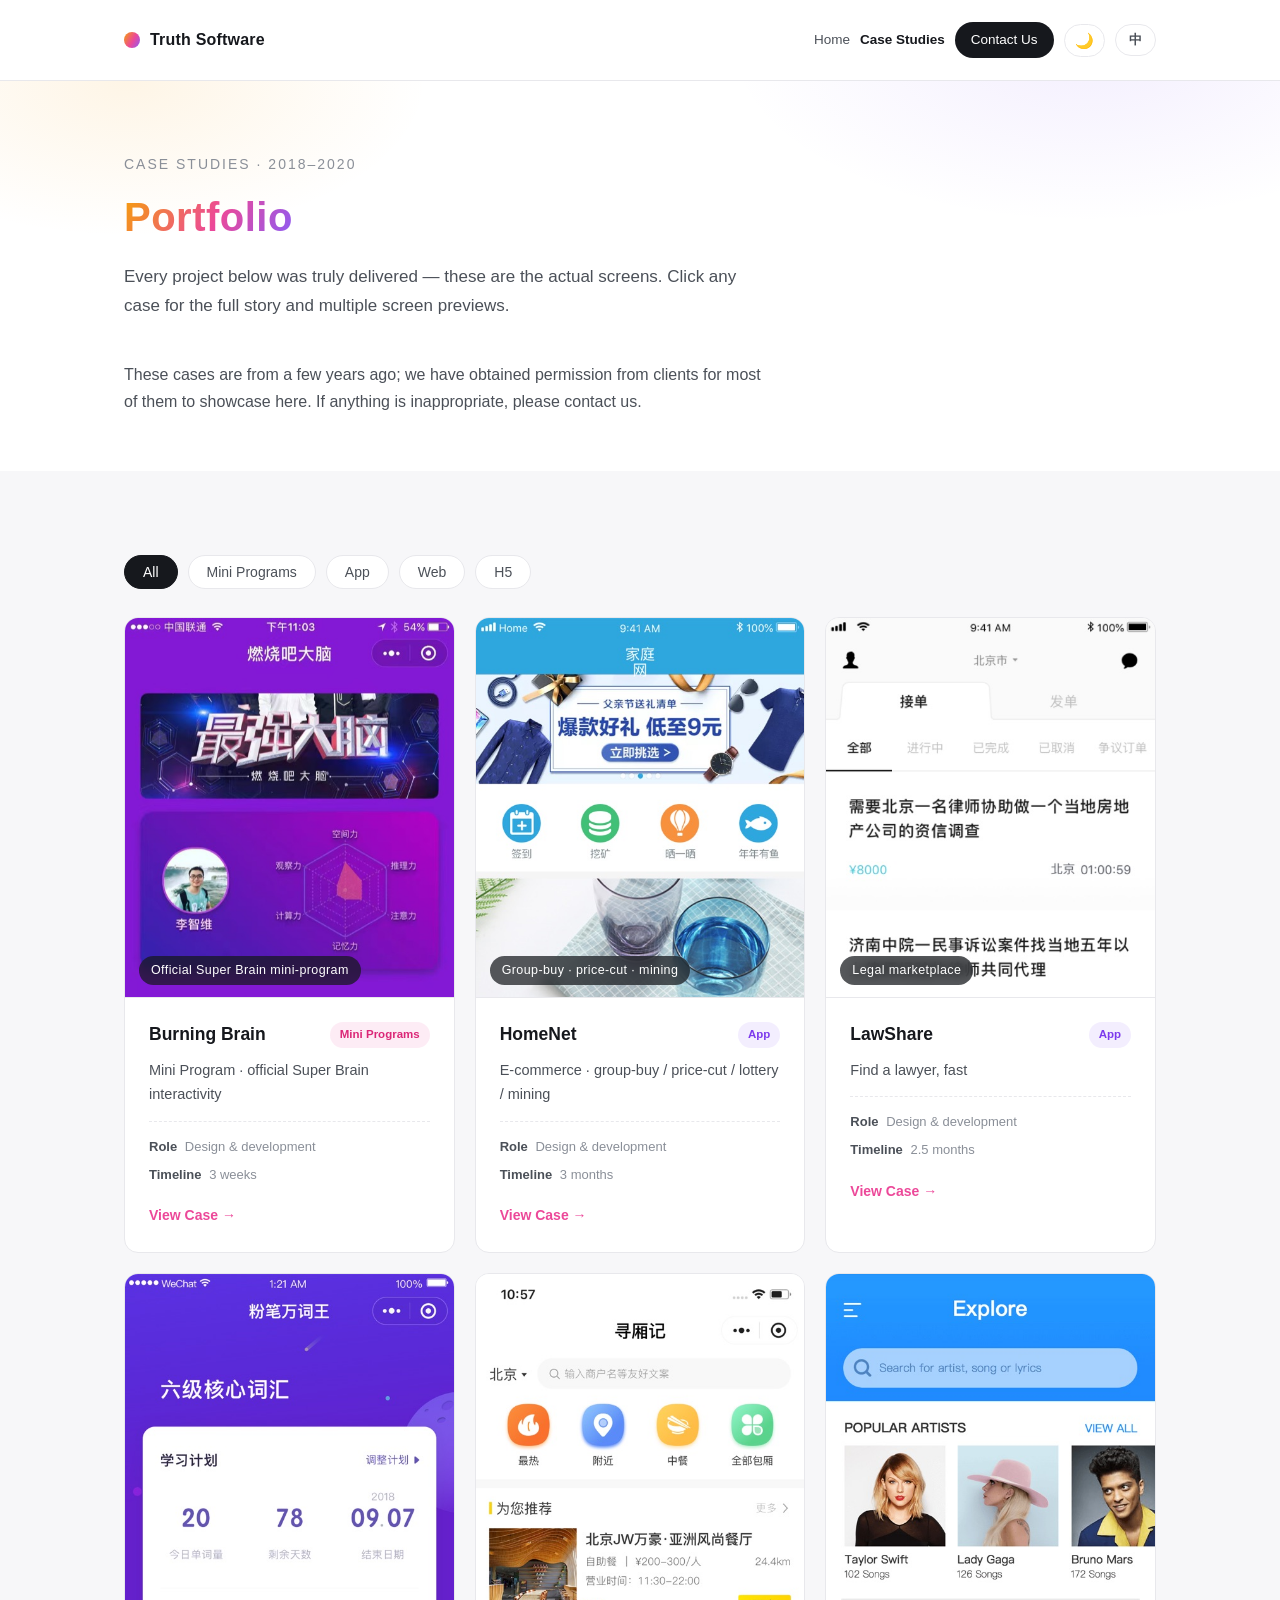
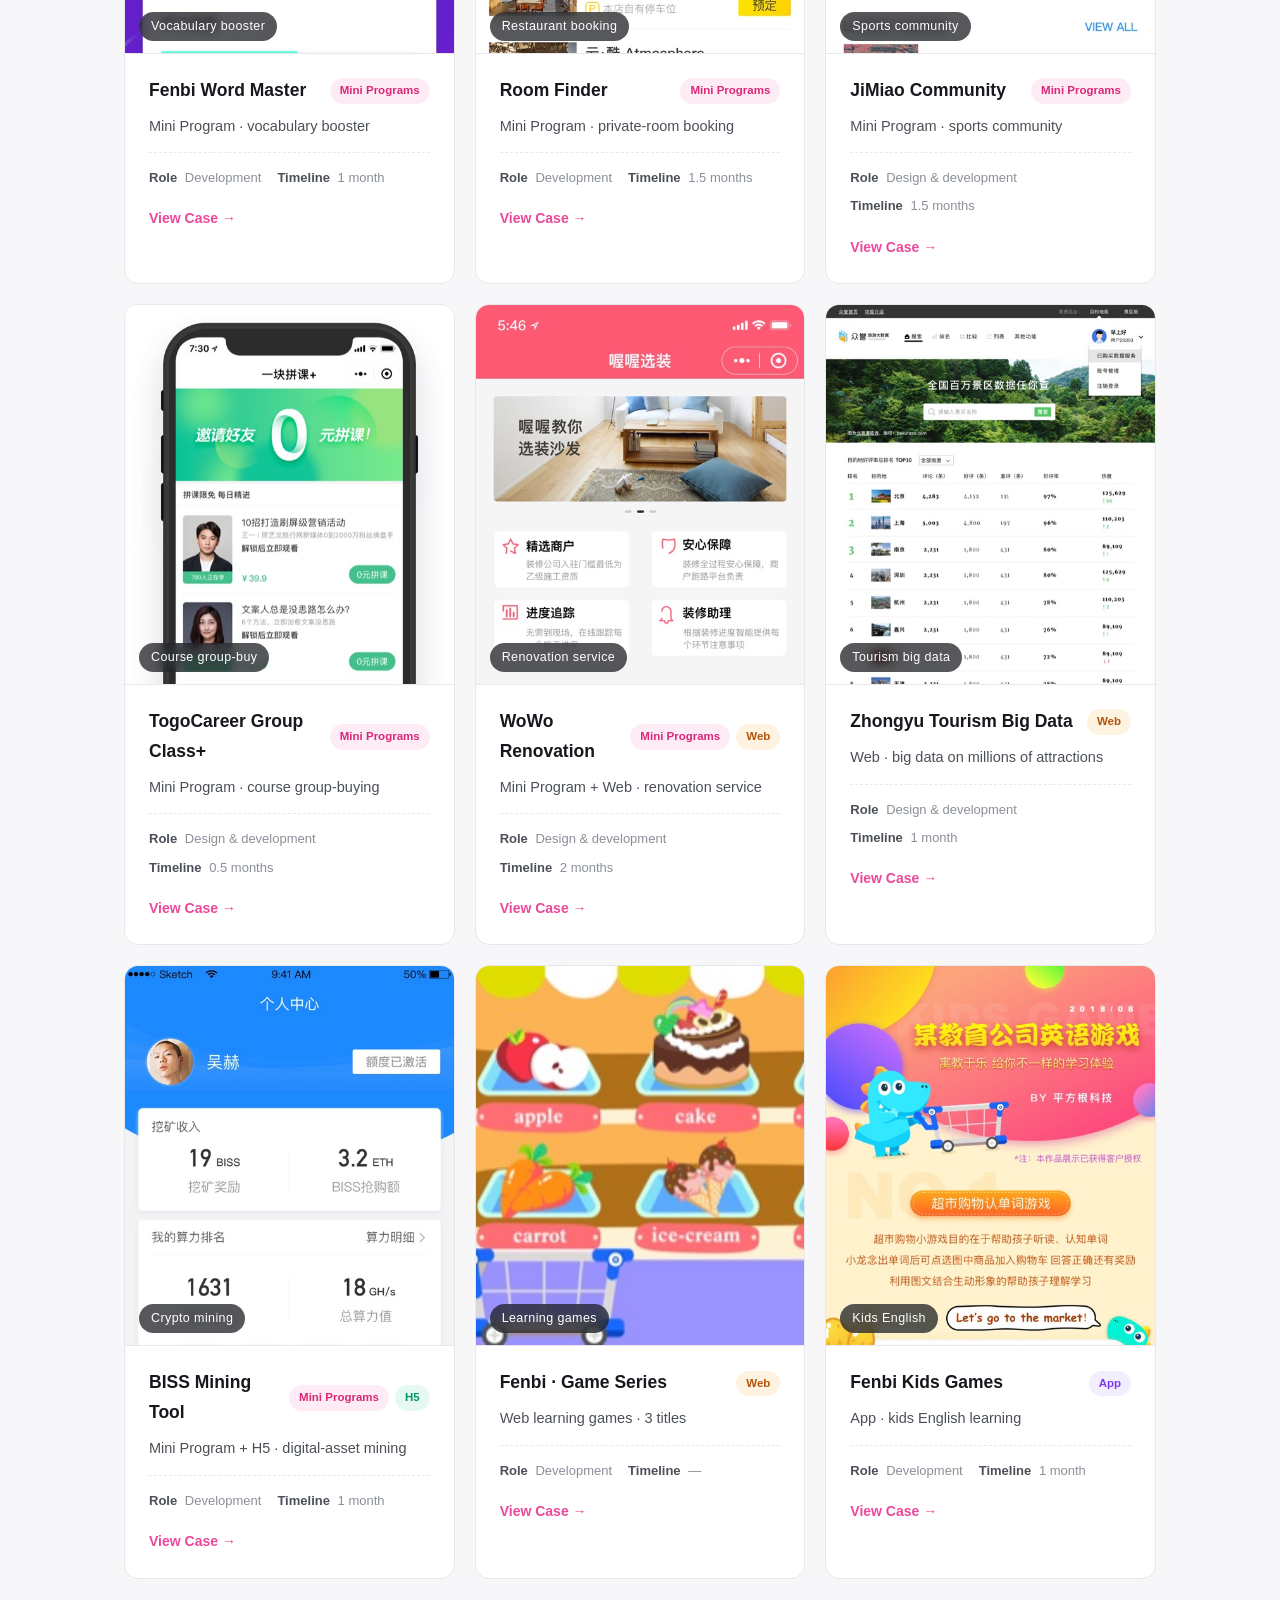
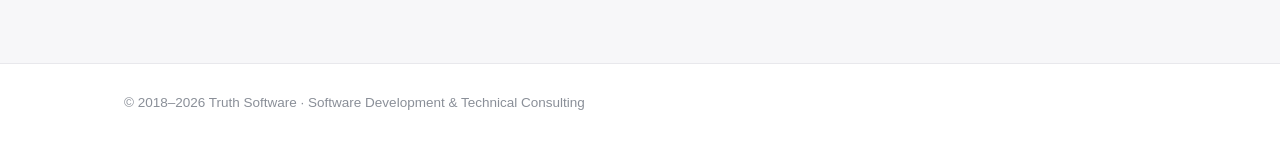
==== portfolio.html @ f8a29dd6 "Restore portfolio disclaimer note; keep it in build template so regeneration preserves it" ====
<!DOCTYPE html>
<html lang="zh-CN">
<head>
  <meta charset="UTF-8">
  <meta name="viewport" content="width=device-width, initial-scale=1.0">
  <title>案例作品集 — 求真软件</title>
  <meta name="description" content="求真软件案例作品集：小程序、App、Web 与 H5 项目真实界面截图，含 HomeNet、律享、粉笔万词王、寻厢记、几秒社区、喔喔选装、众誉旅游大数据等交付案例。">
  <link rel="icon" href="data:image/svg+xml,%3Csvg xmlns='http://www.w3.org/2000/svg' viewBox='0 0 100 100'%3E%3Ctext y='.9em' font-size='90'%3E%F0%9F%9B%B0%3C/text%3E%3C/svg%3E">
  <script>
    (function () {
      try {
        var t = localStorage.getItem('truth-theme');
        var dark = t === 'dark' || (t !== 'light' && window.matchMedia('(prefers-color-scheme: dark)').matches);
        document.documentElement.dataset.theme = dark ? 'dark' : 'light';
      } catch (e) { document.documentElement.dataset.theme = 'light'; }
    })();
  </script>
  <link rel="stylesheet" href="style.css">
</head>
<body>

  <header class="nav">
    <div class="container nav__inner">
      <a href="index.html" class="nav__brand">
        <span class="nav__logo" aria-hidden="true"></span>
        求真软件
      </a>
      <nav class="nav__links" aria-label="主导航">
        <a href="index.html">首页</a>
        <a href="portfolio.html" class="is-active">案例</a>
        <a href="mailto:lzwjava@gmail.com" class="nav__cta">联系我们</a>
        <button id="themeToggle" class="theme-toggle" type="button" aria-label="切换深色模式">🌙</button>
        <button id="langToggle" class="lang-toggle" type="button">EN</button>
      </nav>
    </div>
  </header>

  <main id="top">

    <section class="hero hero--portfolio">
      <div class="container">
        <p class="hero__eyebrow">CASE STUDIES · 2018–2020</p>
        <h1 class="hero__title"><span class="grad-text">案例作品集</span></h1>
        <p class="hero__subtitle">每个项目都是真实交付，以下为各项目实际界面截图。 点击任意案例查看完整详情与多张界面预览。</p>
        <p class="section__note">以上案例来自数年前，大部分已征得客户许可后在此展示。如有不妥，请联系我们。</p>
      </div>
    </section>

    <section class="section section--alt" id="portfolio-grid">
      <div class="container">

        <div class="filters" role="group" aria-label="按平台筛选案例">
          <button class="filter is-active" data-filter="all">全部</button>
          <button class="filter" data-filter="miniapp">小程序</button>
          <button class="filter" data-filter="app">App</button>
          <button class="filter" data-filter="web">Web</button>
          <button class="filter" data-filter="h5">H5</button>
        </div>

        <div class="grid grid--3 pgrid">
          <article class="card pcase" data-platform="miniapp">
            <a class="pcase__thumb" href="cases/burning-brain.html">
              <img src="images/burning-brain/cover.jpg" alt="燃烧吧大脑 封面" loading="lazy">
              <span class="pcase__cover-label">最强大脑官方小程序</span>
            </a>
            <div class="pcase__body">
              <div class="pcase__head">
                <h3><a href="cases/burning-brain.html">燃烧吧大脑</a></h3>
                <div class="pcase__tags"><span class="tag tag--miniapp">小程序</span></div>
              </div>
              <p class="pcase__sub">小程序 · 《最强大脑》官方互动</p>
              <ul class="work__meta pcase__meta">
                <li><b>负责</b>设计、开发</li>
                <li><b>历时</b>3 周</li>
              </ul>
              <a class="pcase__link" href="cases/burning-brain.html">查看案例 →</a>
            </div>
          </article>
          <article class="card pcase" data-platform="app">
            <a class="pcase__thumb" href="cases/home-net.html">
              <img src="images/home-net/cover.jpg" alt="HomeNet 封面" loading="lazy">
              <span class="pcase__cover-label">拼单 · 砍价 · 挖矿</span>
            </a>
            <div class="pcase__body">
              <div class="pcase__head">
                <h3><a href="cases/home-net.html">HomeNet</a></h3>
                <div class="pcase__tags"><span class="tag tag--app">App</span></div>
              </div>
              <p class="pcase__sub">电商平台 · 拼单 / 砍价 / 抽奖 / 挖矿</p>
              <ul class="work__meta pcase__meta">
                <li><b>负责</b>设计、开发</li>
                <li><b>历时</b>3 个月</li>
              </ul>
              <a class="pcase__link" href="cases/home-net.html">查看案例 →</a>
            </div>
          </article>
          <article class="card pcase" data-platform="app">
            <a class="pcase__thumb" href="cases/lawshare.html">
              <img src="images/lawshare/cover.jpg" alt="律享 封面" loading="lazy">
              <span class="pcase__cover-label">律师接单</span>
            </a>
            <div class="pcase__body">
              <div class="pcase__head">
                <h3><a href="cases/lawshare.html">律享</a></h3>
                <div class="pcase__tags"><span class="tag tag--app">App</span></div>
              </div>
              <p class="pcase__sub">律师接单平台</p>
              <ul class="work__meta pcase__meta">
                <li><b>负责</b>设计、开发</li>
                <li><b>历时</b>2.5 个月</li>
              </ul>
              <a class="pcase__link" href="cases/lawshare.html">查看案例 →</a>
            </div>
          </article>
          <article class="card pcase" data-platform="miniapp">
            <a class="pcase__thumb" href="cases/fenbi-word-master.html">
              <img src="images/fenbi-word-master/cover.jpg" alt="粉笔万词王 封面" loading="lazy">
              <span class="pcase__cover-label">背单词利器</span>
            </a>
            <div class="pcase__body">
              <div class="pcase__head">
                <h3><a href="cases/fenbi-word-master.html">粉笔万词王</a></h3>
                <div class="pcase__tags"><span class="tag tag--miniapp">小程序</span></div>
              </div>
              <p class="pcase__sub">小程序 · 背单词利器</p>
              <ul class="work__meta pcase__meta">
                <li><b>负责</b>开发</li>
                <li><b>历时</b>1 个月</li>
              </ul>
              <a class="pcase__link" href="cases/fenbi-word-master.html">查看案例 →</a>
            </div>
          </article>
          <article class="card pcase" data-platform="miniapp">
            <a class="pcase__thumb" href="cases/room-finder.html">
              <img src="images/room-finder/cover.jpg" alt="寻厢记 封面" loading="lazy">
              <span class="pcase__cover-label">餐厅包厢预订</span>
            </a>
            <div class="pcase__body">
              <div class="pcase__head">
                <h3><a href="cases/room-finder.html">寻厢记</a></h3>
                <div class="pcase__tags"><span class="tag tag--miniapp">小程序</span></div>
              </div>
              <p class="pcase__sub">小程序 · 餐厅包厢预订</p>
              <ul class="work__meta pcase__meta">
                <li><b>负责</b>开发</li>
                <li><b>历时</b>1.5 个月</li>
              </ul>
              <a class="pcase__link" href="cases/room-finder.html">查看案例 →</a>
            </div>
          </article>
          <article class="card pcase" data-platform="miniapp">
            <a class="pcase__thumb" href="cases/jimiao-community.html">
              <img src="images/jimiao-community/cover.jpg" alt="几秒社区 封面" loading="lazy">
              <span class="pcase__cover-label">运动内容社区</span>
            </a>
            <div class="pcase__body">
              <div class="pcase__head">
                <h3><a href="cases/jimiao-community.html">几秒社区</a></h3>
                <div class="pcase__tags"><span class="tag tag--miniapp">小程序</span></div>
              </div>
              <p class="pcase__sub">小程序 · 运动内容社区</p>
              <ul class="work__meta pcase__meta">
                <li><b>负责</b>设计、开发</li>
                <li><b>历时</b>1.5 个月</li>
              </ul>
              <a class="pcase__link" href="cases/jimiao-community.html">查看案例 →</a>
            </div>
          </article>
          <article class="card pcase" data-platform="miniapp">
            <a class="pcase__thumb" href="cases/togo-career.html">
              <img src="images/togo-career/cover.jpg" alt="TogoCareer 拼课+ 封面" loading="lazy">
              <span class="pcase__cover-label">拼课裂变</span>
            </a>
            <div class="pcase__body">
              <div class="pcase__head">
                <h3><a href="cases/togo-career.html">TogoCareer 拼课+</a></h3>
                <div class="pcase__tags"><span class="tag tag--miniapp">小程序</span></div>
              </div>
              <p class="pcase__sub">小程序 · 课程拼团裂变</p>
              <ul class="work__meta pcase__meta">
                <li><b>负责</b>设计、开发</li>
                <li><b>历时</b>0.5 个月</li>
              </ul>
              <a class="pcase__link" href="cases/togo-career.html">查看案例 →</a>
            </div>
          </article>
          <article class="card pcase" data-platform="miniapp">
            <a class="pcase__thumb" href="cases/wowo-renovation.html">
              <img src="images/wowo-renovation/cover.jpg" alt="喔喔选装 封面" loading="lazy">
              <span class="pcase__cover-label">装修定制</span>
            </a>
            <div class="pcase__body">
              <div class="pcase__head">
                <h3><a href="cases/wowo-renovation.html">喔喔选装</a></h3>
                <div class="pcase__tags"><span class="tag tag--miniapp">小程序</span> <span class="tag tag--web">Web</span></div>
              </div>
              <p class="pcase__sub">小程序 + Web · 装修定制服务</p>
              <ul class="work__meta pcase__meta">
                <li><b>负责</b>设计、开发</li>
                <li><b>历时</b>2 个月</li>
              </ul>
              <a class="pcase__link" href="cases/wowo-renovation.html">查看案例 →</a>
            </div>
          </article>
          <article class="card pcase" data-platform="web">
            <a class="pcase__thumb" href="cases/tourism-big-data.html">
              <img src="images/tourism-big-data/cover.jpg" alt="众誉旅游大数据 封面" loading="lazy">
              <span class="pcase__cover-label">百万景区大数据</span>
            </a>
            <div class="pcase__body">
              <div class="pcase__head">
                <h3><a href="cases/tourism-big-data.html">众誉旅游大数据</a></h3>
                <div class="pcase__tags"><span class="tag tag--web">Web</span></div>
              </div>
              <p class="pcase__sub">Web · 全国百万景区大数据</p>
              <ul class="work__meta pcase__meta">
                <li><b>负责</b>设计、开发</li>
                <li><b>历时</b>1 个月</li>
              </ul>
              <a class="pcase__link" href="cases/tourism-big-data.html">查看案例 →</a>
            </div>
          </article>
          <article class="card pcase" data-platform="miniapp">
            <a class="pcase__thumb" href="cases/biss-mining.html">
              <img src="images/biss-mining/cover.jpg" alt="BISS 挖矿神器 封面" loading="lazy">
              <span class="pcase__cover-label">数字资产挖矿</span>
            </a>
            <div class="pcase__body">
              <div class="pcase__head">
                <h3><a href="cases/biss-mining.html">BISS 挖矿神器</a></h3>
                <div class="pcase__tags"><span class="tag tag--miniapp">小程序</span> <span class="tag tag--h5">H5</span></div>
              </div>
              <p class="pcase__sub">小程序 + H5 · 数字资产挖矿</p>
              <ul class="work__meta pcase__meta">
                <li><b>负责</b>开发</li>
                <li><b>历时</b>1 个月</li>
              </ul>
              <a class="pcase__link" href="cases/biss-mining.html">查看案例 →</a>
            </div>
          </article>
          <article class="card pcase" data-platform="web">
            <a class="pcase__thumb" href="cases/fenbi-game-series.html">
              <img src="images/fenbi-game-series/cover.jpg" alt="粉笔网 · 游戏系列 封面" loading="lazy">
              <span class="pcase__cover-label">互动学习游戏</span>
            </a>
            <div class="pcase__body">
              <div class="pcase__head">
                <h3><a href="cases/fenbi-game-series.html">粉笔网 · 游戏系列</a></h3>
                <div class="pcase__tags"><span class="tag tag--web">Web</span></div>
              </div>
              <p class="pcase__sub">Web 互动学习游戏 · 3 款</p>
              <ul class="work__meta pcase__meta">
                <li><b>负责</b>开发</li>
                <li><b>历时</b>—</li>
              </ul>
              <a class="pcase__link" href="cases/fenbi-game-series.html">查看案例 →</a>
            </div>
          </article>
          <article class="card pcase" data-platform="app">
            <a class="pcase__thumb" href="cases/fenbi-kids.html">
              <img src="images/fenbi-kids/cover.jpg" alt="粉笔网 Kids 游戏 封面" loading="lazy">
              <span class="pcase__cover-label">儿童英语启蒙</span>
            </a>
            <div class="pcase__body">
              <div class="pcase__head">
                <h3><a href="cases/fenbi-kids.html">粉笔网 Kids 游戏</a></h3>
                <div class="pcase__tags"><span class="tag tag--app">App</span></div>
              </div>
              <p class="pcase__sub">App · 儿童英语启蒙游戏</p>
              <ul class="work__meta pcase__meta">
                <li><b>负责</b>开发</li>
                <li><b>历时</b>1 个月</li>
              </ul>
              <a class="pcase__link" href="cases/fenbi-kids.html">查看案例 →</a>
            </div>
          </article>
        </div>

      </div>
    </section>

  </main>

  <script>
    // Platform filter
    const filters = document.querySelectorAll('.filter');
    const items = document.querySelectorAll('.pcase');
    filters.forEach(btn => {
      btn.addEventListener('click', () => {
        filters.forEach(b => b.classList.remove('is-active'));
        btn.classList.add('is-active');
        const f = btn.dataset.filter;
        items.forEach(w => {
          const match = f === 'all' || w.dataset.platform.split(' ').includes(f);
          w.style.display = match ? '' : 'none';
        });
      });
    });
  </script>

  <span id="i18nTitleEn" hidden>Case Studies — Truth Software Portfolio</span>
  <span id="i18nMetaEn" hidden>Truth Software portfolio: real screens from delivered mini-programs, apps, and web platforms — HomeNet, LawShare, Fenbi Word Master, Room Finder, JiMiao Community, WoWo Renovation, Tourism Big Data, and more.</span>

  <footer class="footer">
    <div class="container footer__inner">
      <p>© 2018–<span id="year">2026</span> 求真软件 · 软件开发与技术咨询</p>
    </div>
  </footer>
  <script>
    document.getElementById('year').textContent = new Date().getFullYear();
  </script>
  <script src="theme.js"></script>
  <script src="i18n.js"></script>
</body>
</html>
---- style.css ----
/* ==========================================================================
   求真软件（Truth Software）— portfolio site styles
   Clean, dependency-free, mobile-first. Accent palette mirrors the colorful
   circle motif of the original case-book cover (orange / pink / purple).
   ========================================================================== */

:root {
  --ink: #16181d;
  --ink-soft: #4b5058;
  --ink-faint: #8a8f98;
  --bg: #ffffff;
  --bg-alt: #f7f7f9;
  --border: #e8e8ec;
  --accent-1: #f59e0b; /* orange */
  --accent-2: #ec4899; /* pink   */
  --accent-3: #8b5cf6; /* purple */
  --gradient: linear-gradient(120deg, var(--accent-1), var(--accent-2) 55%, var(--accent-3));
  --radius: 14px;
  --shadow: 0 8px 30px rgba(22, 24, 29, 0.07);
  --font: -apple-system, BlinkMacSystemFont, "Segoe UI", "PingFang SC",
          "Hiragino Sans GB", "Microsoft YaHei", sans-serif;
}

* { box-sizing: border-box; }

html { scroll-behavior: smooth; }

body {
  margin: 0;
  font-family: var(--font);
  color: var(--ink);
  background: var(--bg);
  line-height: 1.7;
  -webkit-font-smoothing: antialiased;
}

.container {
  max-width: 1080px;
  margin: 0 auto;
  padding: 0 24px;
}

.grad-text {
  background: var(--gradient);
  -webkit-background-clip: text;
  background-clip: text;
  color: transparent;
}

/* ---------- Navigation ---------- */

.nav {
  position: sticky;
  top: 0;
  z-index: 50;
  background: rgba(255, 255, 255, 0.85);
  backdrop-filter: blur(12px);
  border-bottom: 1px solid var(--border);
}

.nav__inner {
  display: flex;
  align-items: center;
  justify-content: space-between;
  height: 80px;
  gap: 16px;
}

.nav__brand {
  display: flex;
  align-items: center;
  gap: 10px;
  font-weight: 700;
  font-size: 16px;
  white-space: nowrap;
  color: var(--ink);
  text-decoration: none;
  letter-spacing: 0.2px;
}

.nav__logo {
  width: 16px;
  height: 16px;
  border-radius: 50%;
  background: var(--gradient);
  display: inline-block;
}

.nav__links {
  display: flex;
  align-items: center;
  gap: 10px;
  white-space: nowrap;
}

.nav__links a {
  color: var(--ink-soft);
  text-decoration: none;
  font-size: 13.5px;
  transition: color 0.15s ease;
}

.nav__links a:hover { color: var(--ink); }

.nav__cta {
  padding: 7px 16px;
  border-radius: 999px;
  background: var(--ink);
  color: #fff !important;
}

.nav__cta:hover { opacity: 0.85; }

.lang-toggle {
  padding: 6px 13px;
  border: 1px solid var(--border);
  border-radius: 999px;
  background: transparent;
  color: var(--ink-soft);
  font: inherit;
  font-size: 13px;
  font-weight: 600;
  letter-spacing: 0.5px;
  line-height: 1.4;
  cursor: pointer;
  transition: color 0.15s ease, border-color 0.15s ease;
}

.lang-toggle:hover {
  color: var(--ink);
  border-color: var(--ink-faint);
}

.theme-toggle {
  padding: 5px 10px;
  border: 1px solid var(--border);
  border-radius: 999px;
  background: transparent;
  font-size: 15px;
  line-height: 1.4;
  cursor: pointer;
  transition: border-color 0.15s ease;
}

.theme-toggle:hover { border-color: var(--ink-faint); }

/* ---------- Hero ---------- */

.hero {
  padding: 96px 0 72px;
  background:
    radial-gradient(600px 300px at 85% -10%, rgba(139, 92, 246, 0.10), transparent 60%),
    radial-gradient(500px 260px at 10% 0%, rgba(245, 158, 11, 0.10), transparent 60%);
}

.hero__eyebrow {
  font-size: 14px;
  letter-spacing: 2px;
  color: var(--ink-faint);
  margin: 0 0 14px;
}

.hero__title {
  font-size: clamp(34px, 6vw, 56px);
  line-height: 1.25;
  margin: 0 0 20px;
  font-weight: 800;
  letter-spacing: 0.5px;
}

/* English hero title is much longer than Chinese — balance size vs. line count */
.hero__title:lang(en) {
  font-size: clamp(21px, 3.6vw, 40px);
  line-height: 1.3;
}

.hero__subtitle {
  max-width: 640px;
  font-size: 17px;
  color: var(--ink-soft);
  margin: 0 0 32px;
}

.hero__slogan {
  font-size: 16px;
  letter-spacing: 3px;
  font-weight: 700;
  color: var(--accent-2);
  margin: 0 0 26px;
}

.hero__slogan small {
  display: block;
  color: var(--ink-faint);
  font-weight: 600;
  letter-spacing: 1px;
  font-size: 13px;
  margin-top: 6px;
}

.hero__actions {
  display: flex;
  gap: 14px;
  flex-wrap: wrap;
}

.btn {
  display: inline-block;
  padding: 13px 26px;
  border-radius: 999px;
  font-size: 15px;
  font-weight: 600;
  text-decoration: none;
  transition: transform 0.15s ease, opacity 0.15s ease, box-shadow 0.15s ease;
}

.btn--primary {
  background: var(--gradient);
  color: #fff;
  box-shadow: 0 10px 24px rgba(236, 72, 153, 0.25);
}

.btn--primary:hover { transform: translateY(-2px); }

.btn--ghost {
  border: 1px solid var(--border);
  color: var(--ink);
  background: #fff;
}

.btn--ghost:hover { border-color: var(--ink-faint); }

/* WeChat QR shown on hover over the phone number */
.wechat-hover {
  position: relative;
}

.wechat-hover img {
  display: none;
  position: absolute;
  bottom: calc(100% + 10px);
  left: 50%;
  transform: translateX(-50%);
  width: 180px;
  height: auto;
  border: 1px solid var(--border);
  border-radius: 8px;
  box-shadow: 0 8px 24px rgba(0, 0, 0, 0.18);
  z-index: 1000;
  background: #fff;
}

.wechat-hover:hover img {
  display: block;
}

/* ---------- Stats ---------- */

.stats {
  display: grid;
  grid-template-columns: repeat(4, 1fr);
  gap: 18px;
  margin-top: 64px;
}

.stat {
  background: #fff;
  border: 1px solid var(--border);
  border-radius: var(--radius);
  padding: 22px 20px;
  box-shadow: var(--shadow);
}

.stat__num {
  display: block;
  font-size: 30px;
  font-weight: 800;
  line-height: 1.2;
}

.stat__label {
  display: block;
  font-size: 13px;
  color: var(--ink-faint);
  margin-top: 6px;
  line-height: 1.5;
}

/* ---------- Sections ---------- */

.section { padding: 84px 0; }

.section--alt { background: var(--bg-alt); }

.section__title {
  font-size: clamp(26px, 4vw, 36px);
  font-weight: 800;
  margin: 0 0 12px;
}

.section__subtitle {
  color: var(--ink-soft);
  max-width: 640px;
  margin: 0 0 40px;
  font-size: 16px;
}

.section__kicker {
  font-size: 13px;
  letter-spacing: 2px;
  text-transform: uppercase;
  color: var(--accent-2);
  font-weight: 700;
  margin: 0 0 8px;
}

.section__note {
  margin: 40px 0 0;
  max-width: 640px;
  color: var(--ink-soft);
  font-size: 16px;
}

.section--dark .section__note { color: rgba(255, 255, 255, 0.72); }

/* ---------- Grid & cards ---------- */

.grid {
  display: grid;
  gap: 20px;
}

.grid--3 { grid-template-columns: repeat(3, 1fr); }
.grid--2 { grid-template-columns: repeat(2, 1fr); }

.card {
  background: #fff;
  border: 1px solid var(--border);
  border-radius: var(--radius);
  padding: 26px 24px;
  transition: transform 0.18s ease, box-shadow 0.18s ease;
}

.card:hover {
  transform: translateY(-3px);
  box-shadow: var(--shadow);
}

.card__icon { font-size: 26px; margin-bottom: 12px; }

.card h3 {
  margin: 0 0 8px;
  font-size: 17.5px;
  font-weight: 700;
}

.card p {
  margin: 0;
  font-size: 14.5px;
  color: var(--ink-soft);
}

/* ---------- AI transformation steps ---------- */

.steps {
  display: grid;
  grid-template-columns: repeat(4, 1fr);
  gap: 20px;
  margin: 0 0 44px;
}

.step {
  background: #fff;
  border: 1px solid var(--border);
  border-radius: var(--radius);
  padding: 22px 20px;
  transition: transform 0.18s ease, box-shadow 0.18s ease;
}

.step:hover {
  transform: translateY(-3px);
  box-shadow: var(--shadow);
}

.step__num {
  font-size: 12.5px;
  font-weight: 700;
  letter-spacing: 1px;
  background: var(--gradient);
  -webkit-background-clip: text;
  background-clip: text;
  color: transparent;
}

.step h3 {
  margin: 8px 0 6px;
  font-size: 16px;
  font-weight: 700;
}

.step p {
  margin: 0;
  font-size: 14px;
  color: var(--ink-soft);
}

@media (max-width: 900px) {
  .steps { grid-template-columns: repeat(2, 1fr); }
}

@media (max-width: 640px) {
  .steps { grid-template-columns: 1fr; }
}

/* ---------- Works ---------- */

.filters {
  display: flex;
  gap: 10px;
  flex-wrap: wrap;
  margin-bottom: 28px;
}

.filter {
  padding: 8px 18px;
  border-radius: 999px;
  border: 1px solid var(--border);
  background: #fff;
  font-size: 14px;
  font-family: inherit;
  color: var(--ink-soft);
  cursor: pointer;
  transition: all 0.15s ease;
}

.filter:hover { border-color: var(--ink-faint); color: var(--ink); }

.filter.is-active {
  background: var(--ink);
  border-color: var(--ink);
  color: #fff;
}

.work__head {
  display: flex;
  align-items: center;
  justify-content: space-between;
  gap: 10px;
  margin-bottom: 10px;
}

.work__head h3 { margin: 0; }

.tag {
  font-size: 11.5px;
  font-weight: 600;
  padding: 3px 10px;
  border-radius: 999px;
  white-space: nowrap;
}

.tag--miniapp { background: rgba(236, 72, 153, 0.10); color: #db2777; }
.tag--app     { background: rgba(139, 92, 246, 0.10); color: #7c3aed; }
.tag--web     { background: rgba(245, 158, 11, 0.12); color: #b45309; }
.tag--h5      { background: rgba(16, 185, 129, 0.10); color: #059669; }

.work__meta {
  list-style: none;
  margin: 16px 0 0;
  padding: 14px 0 0;
  border-top: 1px dashed var(--border);
  display: flex;
  flex-wrap: wrap;
  gap: 6px 16px;
  font-size: 13px;
  color: var(--ink-faint);
}

.work__meta b {
  color: var(--ink-soft);
  font-weight: 600;
  margin-right: 4px;
}

/* English labels need a word space before their value (e.g. "Role design…") */
html[lang="en"] .work__meta b::after { content: " "; }

/* ---------- Clients ---------- */

.partners {
  display: flex;
  flex-wrap: wrap;
  gap: 16px;
  margin-bottom: 30px;
}

.partner {
  margin: 0;
  display: flex;
  flex-direction: column;
  align-items: center;
  gap: 10px;
  width: 160px;
}

.partner__logo {
  width: 160px;
  height: 112px;
  display: flex;
  align-items: center;
  justify-content: center;
  background: #fff;
  border: 1px solid var(--border);
  border-radius: var(--radius);
  box-shadow: var(--shadow);
  overflow: hidden;
}

.partner__logo img {
  max-width: 84%;
  max-height: 80%;
  width: auto;
  height: auto;
  object-fit: contain;
}

.partner figcaption {
  font-size: 13.5px;
  color: var(--ink-soft);
  text-align: center;
}

.clients {
  list-style: none;
  margin: 0;
  padding: 0;
  display: flex;
  flex-wrap: wrap;
  gap: 12px;
}

.clients li {
  padding: 10px 20px;
  border: 1px solid var(--border);
  border-radius: 999px;
  font-size: 14.5px;
  color: var(--ink-soft);
  background: #fff;
}

/* ---------- Team ---------- */

.person__role {
  color: var(--accent-2) !important;
  font-weight: 600;
  font-size: 13.5px !important;
  margin-bottom: 8px !important;
}

/* ---------- Contact ---------- */

.contact {
  background:
    radial-gradient(500px 300px at 90% 110%, rgba(236, 72, 153, 0.10), transparent 60%),
    radial-gradient(500px 300px at 0% 110%, rgba(139, 92, 246, 0.10), transparent 60%);
  text-align: center;
}

.contact__inner {
  display: flex;
  flex-direction: column;
  align-items: center;
}

.contact .section__subtitle { margin-left: auto; margin-right: auto; }

.contact__actions {
  display: flex;
  gap: 14px;
  flex-wrap: wrap;
  justify-content: center;
}

.contact__note {
  margin-top: 18px;
  font-size: 13.5px;
  color: var(--ink-faint);
}

/* ---------- Footer ---------- */

.footer {
  border-top: 1px solid var(--border);
  padding: 28px 0;
}

.footer__inner {
  display: flex;
  justify-content: space-between;
  align-items: center;
  flex-wrap: wrap;
  gap: 8px;
  font-size: 13.5px;
  color: var(--ink-faint);
}

.footer__inner p { margin: 0; }
.footer__company { opacity: 0.85; }

/* ---------- AI-native (dark band) ---------- */

.section--dark {
  background:
    radial-gradient(620px 320px at 85% 0%, rgba(139, 92, 246, 0.35), transparent 62%),
    radial-gradient(520px 300px at 5% 100%, rgba(236, 72, 153, 0.25), transparent 62%),
    #12141a;
  color: #fff;
}

.section--dark .section__title { color: #fff; }
.section--dark .section__subtitle { color: rgba(255, 255, 255, 0.72); }

.section--dark .stats { margin-top: 0; margin-bottom: 40px; }

.section--dark .stat {
  background: rgba(255, 255, 255, 0.06);
  border-color: rgba(255, 255, 255, 0.14);
  box-shadow: none;
}

.section--dark .stat__label { color: rgba(255, 255, 255, 0.6); }

.section--dark .card {
  background: rgba(255, 255, 255, 0.05);
  border-color: rgba(255, 255, 255, 0.13);
}

.section--dark .card p { color: rgba(255, 255, 255, 0.72); }
.section--dark .card:hover { box-shadow: 0 12px 34px rgba(0, 0, 0, 0.35); }

/* ---------- Chips (AI tools + tech stack) ---------- */

.chips-block { margin-top: 40px; }

.chips__label {
  margin: 0 0 12px;
  font-size: 13px;
  letter-spacing: 1px;
  color: var(--ink-faint);
}

.section--dark .chips__label { color: rgba(255, 255, 255, 0.55); }

.chips {
  display: flex;
  flex-wrap: wrap;
  gap: 8px;
}

.chip {
  font-size: 13px;
  line-height: 1.5;
  padding: 5px 12px;
  border: 1px solid var(--border);
  border-radius: 999px;
  background: #fff;
  color: var(--ink-soft);
  white-space: nowrap;
}

.section--dark .chip {
  background: rgba(255, 255, 255, 0.06);
  border-color: rgba(255, 255, 255, 0.14);
  color: rgba(255, 255, 255, 0.86);
}

/* ---------- Tech stack ---------- */

.stack { display: grid; gap: 18px; }

.stack__row {
  display: grid;
  grid-template-columns: 150px 1fr;
  gap: 14px;
  align-items: start;
  padding-bottom: 18px;
  border-bottom: 1px dashed var(--border);
}

.stack__row:last-child { border-bottom: 0; padding-bottom: 0; }

.stack__label {
  padding-top: 4px;
  font-size: 14px;
  font-weight: 700;
  color: var(--ink);
}

/* ---------- Finance / banking ---------- */

.finance {
  background:
    radial-gradient(520px 300px at 90% 0%, rgba(245, 158, 11, 0.13), transparent 62%),
    radial-gradient(520px 300px at 0% 100%, rgba(139, 92, 246, 0.10), transparent 62%);
}

.tag--fin { background: rgba(59, 130, 246, 0.12); color: #1d4ed8; }

/* ---------- Portfolio page ---------- */

.nav__links a.is-active { color: var(--ink); font-weight: 600; }

.hero--portfolio {
  padding: 72px 0 56px;
  background:
    radial-gradient(600px 300px at 85% -10%, rgba(139, 92, 246, 0.10), transparent 60%),
    radial-gradient(500px 260px at 10% 0%, rgba(245, 158, 11, 0.10), transparent 60%);
}

.pgrid .pcase { padding: 0; overflow: hidden; display: flex; flex-direction: column; }

.pcase__thumb {
  position: relative;
  display: block;
  height: 380px;
  overflow: hidden;
  background: linear-gradient(160deg, #f3f4f6, #eef0f3);
  border-bottom: 1px solid var(--border);
}

.pcase__thumb img {
  width: 100%;
  height: 100%;
  object-fit: cover;
  object-position: top center;
  transition: transform 0.35s ease;
}

.pcase:hover .pcase__thumb img { transform: scale(1.05); }

.pcase__cover-label {
  position: absolute;
  left: 14px;
  bottom: 12px;
  z-index: 2;
  padding: 4px 12px;
  border-radius: 999px;
  background: rgba(22, 24, 29, 0.72);
  color: #fff;
  font-size: 12.5px;
  letter-spacing: 0.4px;
  backdrop-filter: blur(6px);
}

.pcase__body { padding: 22px 24px 24px; display: flex; flex-direction: column; flex: 1; }

.pcase__head {
  display: flex;
  align-items: center;
  justify-content: space-between;
  gap: 10px;
  margin-bottom: 8px;
}

.pcase__head h3 { margin: 0; }
.pcase__head h3 a { color: inherit; text-decoration: none; }
.pcase__head h3 a:hover { color: var(--accent-2); }
.pcase__tags { display: flex; gap: 6px; align-items: center; }

.pcase__sub {
  margin: 0;
  font-size: 14px;
  color: var(--ink-soft);
}

.pcase__meta { margin-top: 14px; }

.pcase__link {
  margin-top: 18px;
  font-size: 14px;
  font-weight: 600;
  color: var(--accent-2);
  text-decoration: none;
}

.pcase__link:hover { text-decoration: underline; }

/* ---------- Case study sub-pages ---------- */

.case { padding: 40px 0 72px; }

.crumbs {
  display: flex;
  align-items: center;
  gap: 8px;
  margin-bottom: 28px;
  font-size: 13.5px;
  color: var(--ink-faint);
}

.crumbs a { color: var(--ink-faint); text-decoration: none; }
.crumbs a:hover { color: var(--ink); }
.crumbs b { color: var(--ink-soft); font-weight: 600; }

.case__head {
  display: grid;
  grid-template-columns: 1fr 1.4fr;
  gap: 36px;
  align-items: start;
  padding: 6px 0 44px;
}

.case__title {
  font-size: clamp(28px, 4vw, 40px);
  font-weight: 800;
  margin: 0 0 10px;
  letter-spacing: 0.3px;
}

.case__sub {
  margin: 0 0 14px;
  font-size: 16px;
  color: var(--ink-soft);
}

.case__tags { display: flex; gap: 8px; }

.case__meta { margin-top: 18px; padding-top: 16px; }

.case__desc {
  margin: 0;
  padding-top: 42px;
  font-size: 16px;
  line-height: 1.9;
  color: var(--ink-soft);
  border-top: 1px dashed var(--border);
}

.case__gallery-title {
  font-size: 18px;
  font-weight: 700;
  letter-spacing: 1px;
  color: var(--ink-faint);
  margin: 0 0 22px;
  text-transform: uppercase;
}

.gallery {
  columns: 3;
  column-gap: 20px;
}

.gallery__item {
  break-inside: avoid;
  margin: 0 0 20px;
}

.gallery__item img {
  display: block;
  width: 100%;
  height: auto;
  border-radius: 12px;
  border: 1px solid var(--border);
  background: #fff;
  box-shadow: 0 4px 18px rgba(22, 24, 29, 0.06);
}

.case__switch {
  display: flex;
  justify-content: space-between;
  gap: 20px;
  margin-top: 12px;
  padding-top: 28px;
  border-top: 1px dashed var(--border);
}

.case-switch { color: var(--ink-soft); text-decoration: none; font-weight: 600; font-size: 14.5px; }
.case-switch:hover { color: var(--accent-2); }
.case-switch--next { margin-left: auto; }

/* ---------- Works thumbs on the landing page ---------- */

.work:has(.work__thumb) { padding: 0; overflow: hidden; }
.work:has(.work__thumb) .work__body { padding: 22px 24px 24px; }

.work__thumb {
  position: relative;
  display: block;
  height: 250px;
  overflow: hidden;
  background: linear-gradient(160deg, #f3f4f6, #eef0f3);
  border-bottom: 1px solid var(--border);
}

.work__thumb img {
  width: 100%;
  height: 100%;
  object-fit: cover;
  object-position: top center;
  transition: transform 0.35s ease;
}

.work:hover .work__thumb img { transform: scale(1.05); }

.work__thumb-more {
  position: absolute;
  inset: auto 14px 14px auto;
  padding: 6px 14px;
  border-radius: 999px;
  background: rgba(22, 24, 29, 0.78);
  color: #fff;
  font-size: 13px;
  font-weight: 600;
  backdrop-filter: blur(6px);
  opacity: 0;
  transform: translateY(4px);
  transition: opacity 0.2s ease, transform 0.2s ease;
}

.work:hover .work__thumb-more { opacity: 1; transform: translateY(0); }

.section__more {
  margin: 40px 0 0;
}

.section__more a {
  font-weight: 600;
  color: var(--accent-2);
  text-decoration: none;
}

.section__more a:hover { text-decoration: underline; }

/* ---------- Responsive ---------- */

@media (max-width: 900px) {
  .gallery { columns: 2; }
  .case__head { grid-template-columns: 1fr; gap: 10px; }
  .case__desc { padding-top: 22px; }
}

@media (max-width: 640px) {
  .gallery { columns: 1; }
  .pcase__thumb { height: 340px; }
}

@media (max-width: 900px) {
  .grid--3 { grid-template-columns: repeat(2, 1fr); }
  .stats { grid-template-columns: repeat(2, 1fr); }
}

/* ---------- Dark mode ---------- */

html[data-theme="dark"] {
  --ink: #f2f4f7;
  --ink-soft: #b7bdc8;
  --ink-faint: #7e8591;
  --bg: #101218;
  --bg-alt: #161922;
  --border: #282d39;
  --shadow: 0 10px 34px rgba(0, 0, 0, 0.45);
  color-scheme: dark;
}

html[data-theme="dark"] .nav {
  background: rgba(16, 18, 24, 0.88);
}

html[data-theme="dark"] .card,
html[data-theme="dark"] .stat,
html[data-theme="dark"] .filter,
html[data-theme="dark"] .chip,
html[data-theme="dark"] .clients li,
html[data-theme="dark"] .btn--ghost,
html[data-theme="dark"] .step {
  background: #181b24;
}

html[data-theme="dark"] .filter { color: var(--ink-soft); }

html[data-theme="dark"] .filter:hover { color: var(--ink); }

html[data-theme="dark"] .nav__cta {
  background: var(--gradient);
  color: #fff;
}

html[data-theme="dark"] .btn--ghost { color: var(--ink); }

html[data-theme="dark"] .pcase__thumb,
html[data-theme="dark"] .work__thumb {
  background: linear-gradient(160deg, #1a1e28, #141720);
}

html[data-theme="dark"] .gallery__item img {
  border-color: var(--border);
  background: #fafbfc;
}

html[data-theme="dark"] .hero {
  background:
    radial-gradient(600px 300px at 85% -10%, rgba(139, 92, 246, 0.16), transparent 60%),
    radial-gradient(500px 260px at 10% 0%, rgba(245, 158, 11, 0.14), transparent 60%);
}

html[data-theme="dark"] .contact {
  background:
    radial-gradient(500px 300px at 90% 110%, rgba(236, 72, 153, 0.14), transparent 60%),
    radial-gradient(500px 300px at 0% 110%, rgba(139, 92, 246, 0.12), transparent 60%);
}

html[data-theme="dark"] .finance {
  background:
    radial-gradient(520px 300px at 90% 0%, rgba(245, 158, 11, 0.12), transparent 62%),
    radial-gradient(520px 300px at 0% 100%, rgba(139, 92, 246, 0.10), transparent 62%);
}

html[data-theme="dark"] .section--dark {
  background:
    radial-gradient(620px 320px at 85% 0%, rgba(139, 92, 246, 0.28), transparent 62%),
    radial-gradient(520px 300px at 5% 100%, rgba(236, 72, 153, 0.20), transparent 62%),
    #0c0e13;
}

@media (max-width: 1000px) {
  .nav__links { gap: 8px; }
  .nav__links a { font-size: 13px; }
  .nav__cta { padding: 7px 12px; }
}

@media (max-width: 800px) {
  .nav__links a:not(.nav__cta) { display: none; }
}

@media (max-width: 640px) {
  .grid--3, .grid--2 { grid-template-columns: 1fr; }
  .nav__links a:not(.nav__cta) { display: none; }
  .hero { padding-top: 64px; }
  .section { padding: 60px 0; }
  .stack__row { grid-template-columns: 1fr; gap: 8px; }
  .footer__inner { flex-direction: column; text-align: center; }
}
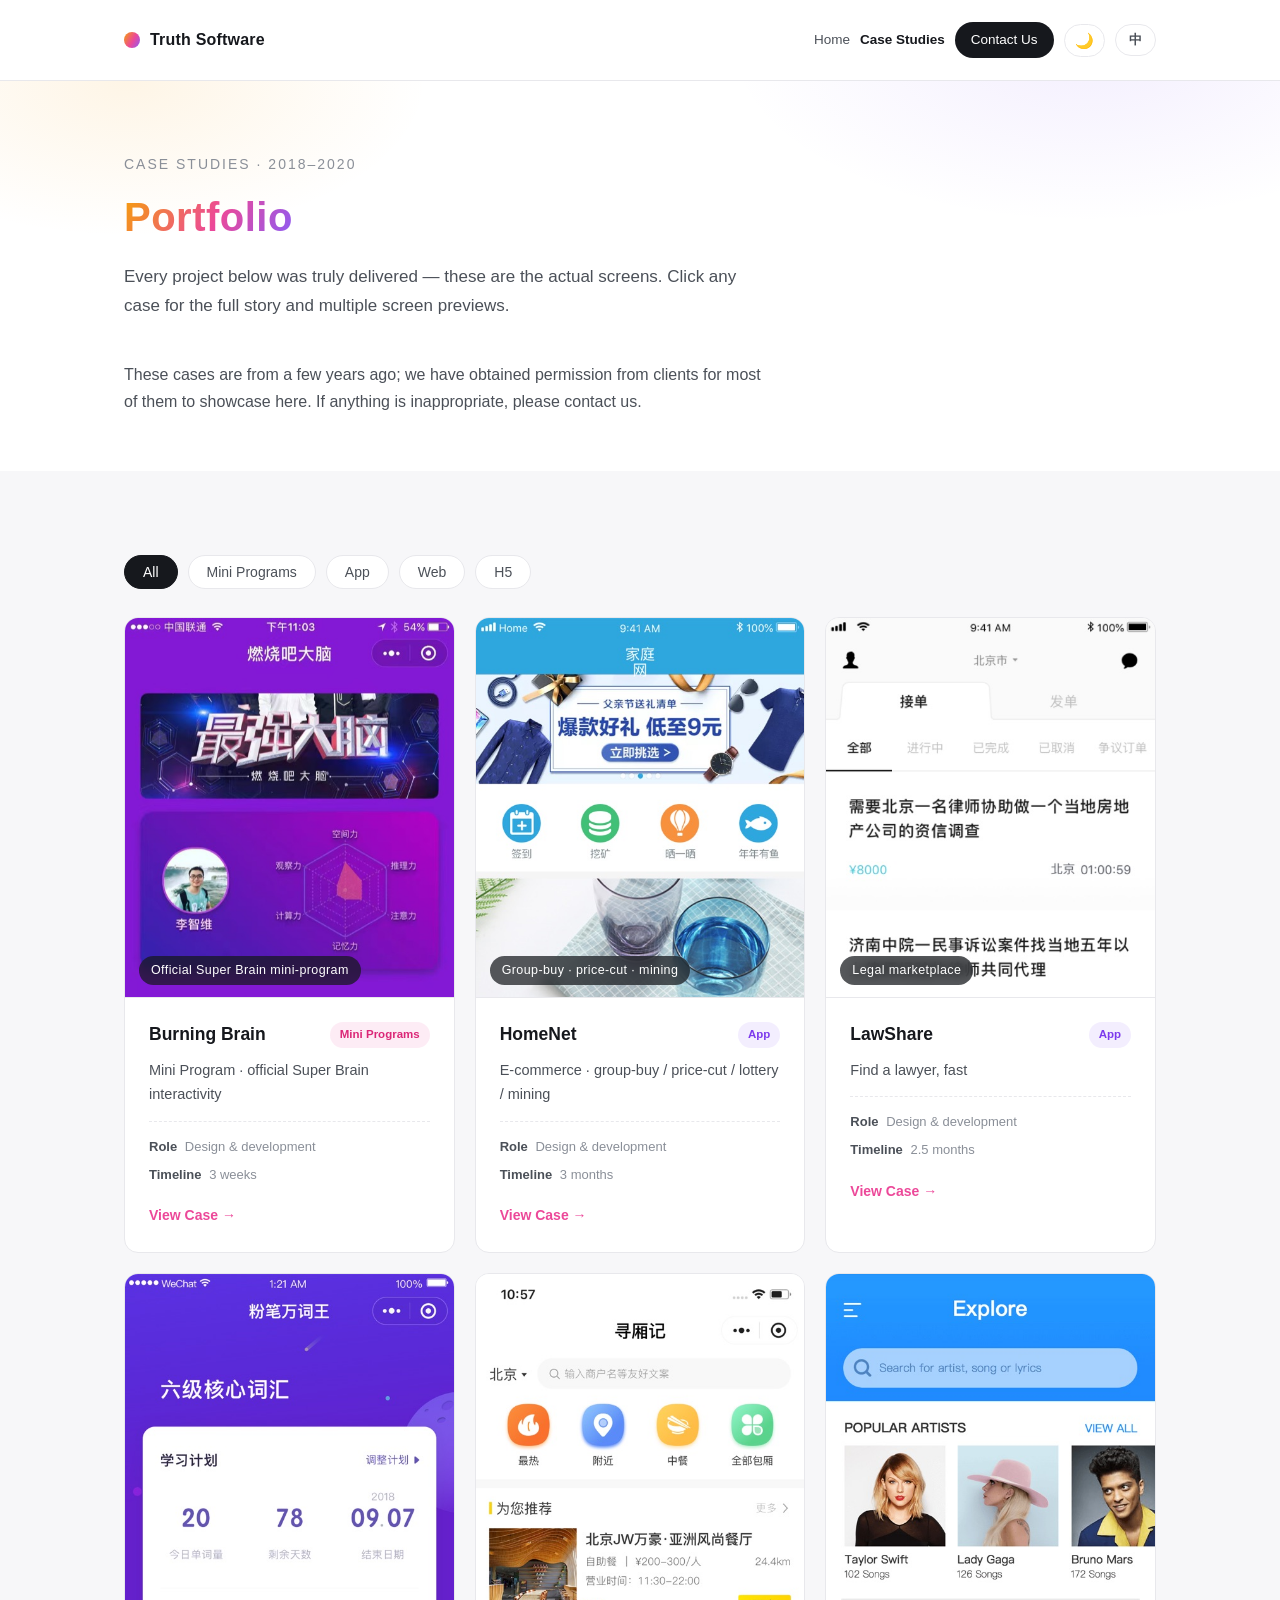
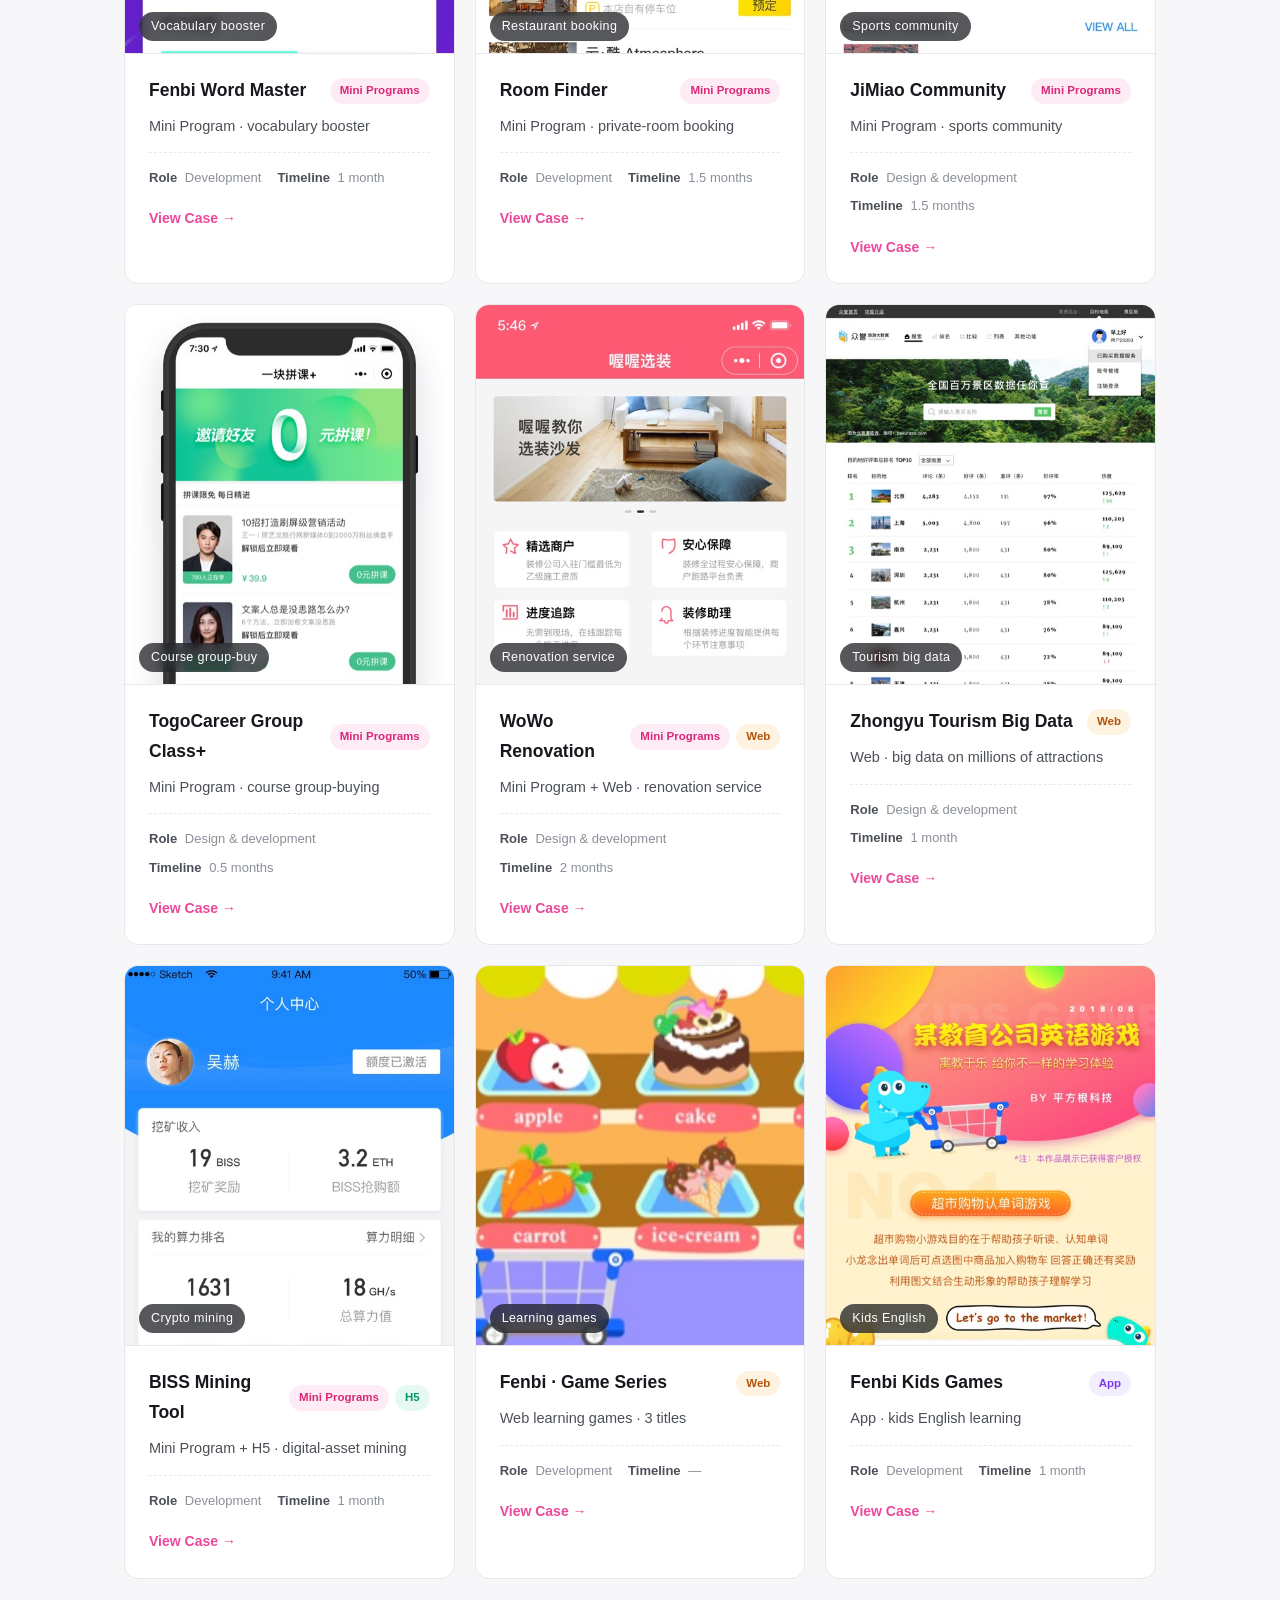
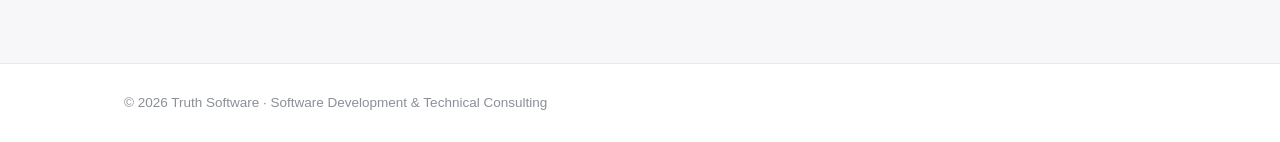
==== commit 6d65f27b: "footer: copyright © 2026 only (drop 2018– range); update build template" ====
--- a/portfolio.html
+++ b/portfolio.html
@@ -303,7 +303,7 @@
 
   <footer class="footer">
     <div class="container footer__inner">
-      <p>© 2018–<span id="year">2026</span> 求真软件 · 软件开发与技术咨询</p>
+      <p>© <span id="year">2026</span> 求真软件 · 软件开发与技术咨询</p>
     </div>
   </footer>
   <script>
--- a/style.css
+++ b/style.css
@@ -949,6 +949,150 @@
   .stats { grid-template-columns: repeat(2, 1fr); }
 }
 
+/* ---------- Four business lines overview ---------- */
+
+.lines {
+  display: grid;
+  grid-template-columns: repeat(2, 1fr);
+  gap: 16px;
+}
+
+.line {
+  display: flex;
+  gap: 18px;
+  align-items: flex-start;
+  text-decoration: none !important;
+}
+
+.line:hover { text-decoration: none !important; }
+
+.line__no {
+  flex: none;
+  font-size: 13px;
+  font-weight: 800;
+  letter-spacing: 0.08em;
+  background: var(--gradient);
+  -webkit-background-clip: text;
+  background-clip: text;
+  color: transparent;
+  padding-top: 3px;
+}
+
+.line h3 { margin: 0 0 6px !important; }
+.line p { margin: 0 !important; }
+
+/* ---------- Lab section ---------- */
+
+.lab-quote {
+  margin: 0 0 6px;
+  padding-left: 22px;
+  border-left: 3px solid var(--accent-2);
+  font-size: 17px;
+  line-height: 1.65;
+  color: var(--ink-soft);
+  font-style: italic;
+  max-width: 74ch;
+}
+
+.lab-quote-by { font-size: 14px !important; margin-top: 16px !important; }
+
+.card__link { text-decoration: none; }
+.card__link:hover { text-decoration: underline; text-underline-offset: 3px; }
+
+.card__cap {
+  display: block;
+  margin-top: 12px !important;
+  font-size: 12.5px !important;
+  color: var(--ink-faint) !important;
+}
+
+.table-wrap {
+  overflow-x: auto;
+  border: 1px solid var(--border);
+  border-radius: var(--radius);
+  background: var(--bg);
+}
+
+.lab-table {
+  width: 100%;
+  border-collapse: collapse;
+  font-size: 13.5px;
+  min-width: 680px;
+}
+
+.lab-table th {
+  text-align: left;
+  font-size: 12px;
+  letter-spacing: 0.05em;
+  text-transform: uppercase;
+  color: var(--ink-faint);
+  padding: 11px 14px;
+  border-bottom: 1px solid var(--border);
+  background: var(--bg-alt);
+  white-space: nowrap;
+}
+
+.lab-table td {
+  padding: 9px 14px;
+  border-bottom: 1px solid var(--border);
+}
+
+.lab-table tr:last-child td { border-bottom: 0; }
+.lab-table tbody tr:hover { background: var(--bg-alt); }
+
+.status { font-size: 12px; white-space: nowrap; }
+.status.done { color: #16a34a; }
+.status.learning { color: var(--accent-1); }
+
+.spec__k {
+  font-size: 12px;
+  font-weight: 700;
+  letter-spacing: 0.05em;
+  text-transform: uppercase;
+  color: var(--accent-3);
+  margin-bottom: 4px !important;
+}
+
+.spec__v { font-size: 15px !important; color: var(--ink) !important; }
+
+.section__actions { display: flex; gap: 12px; flex-wrap: wrap; }
+
+/* ---------- Founder path timeline ---------- */
+
+.path__list {
+  margin-top: 26px;
+  border-left: 2px solid var(--border);
+  padding-left: 26px;
+  display: grid;
+  gap: 26px;
+}
+
+.path__item { position: relative; }
+
+.path__item::before {
+  content: "";
+  position: absolute;
+  left: -33px;
+  top: 6px;
+  width: 10px;
+  height: 10px;
+  border-radius: 50%;
+  background: var(--bg);
+  border: 2px solid var(--accent-2);
+}
+
+.path__yr {
+  display: block;
+  font-size: 12.5px;
+  font-weight: 700;
+  letter-spacing: 0.06em;
+  color: var(--accent-3);
+  margin-bottom: 4px;
+}
+
+.path__item h3 { margin: 0 0 6px; font-size: 17px; }
+.path__item p { margin: 0; font-size: 14.5px; color: var(--ink-soft); }
+
 /* ---------- Dark mode ---------- */
 
 html[data-theme="dark"] {
@@ -1034,6 +1178,7 @@
 
 @media (max-width: 640px) {
   .grid--3, .grid--2 { grid-template-columns: 1fr; }
+  .lines { grid-template-columns: 1fr; }
   .nav__links a:not(.nav__cta) { display: none; }
   .hero { padding-top: 64px; }
   .section { padding: 60px 0; }
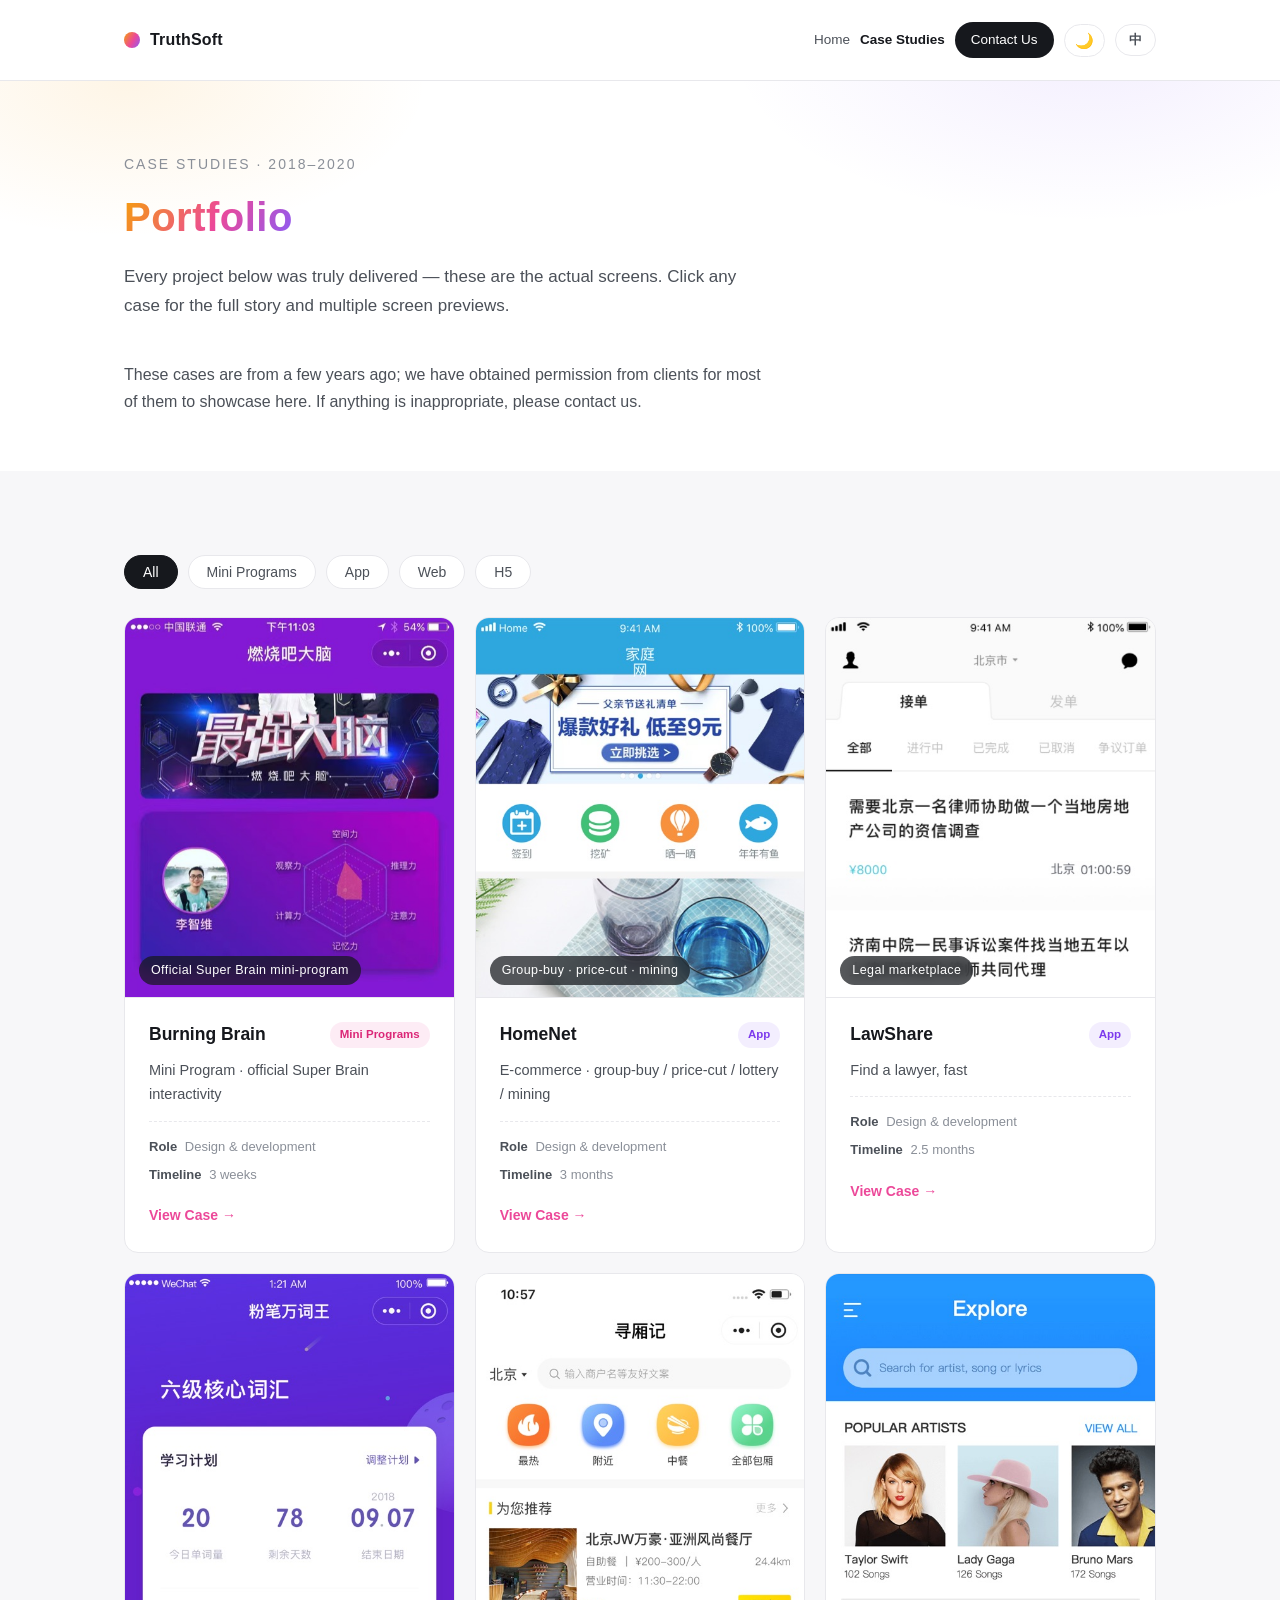
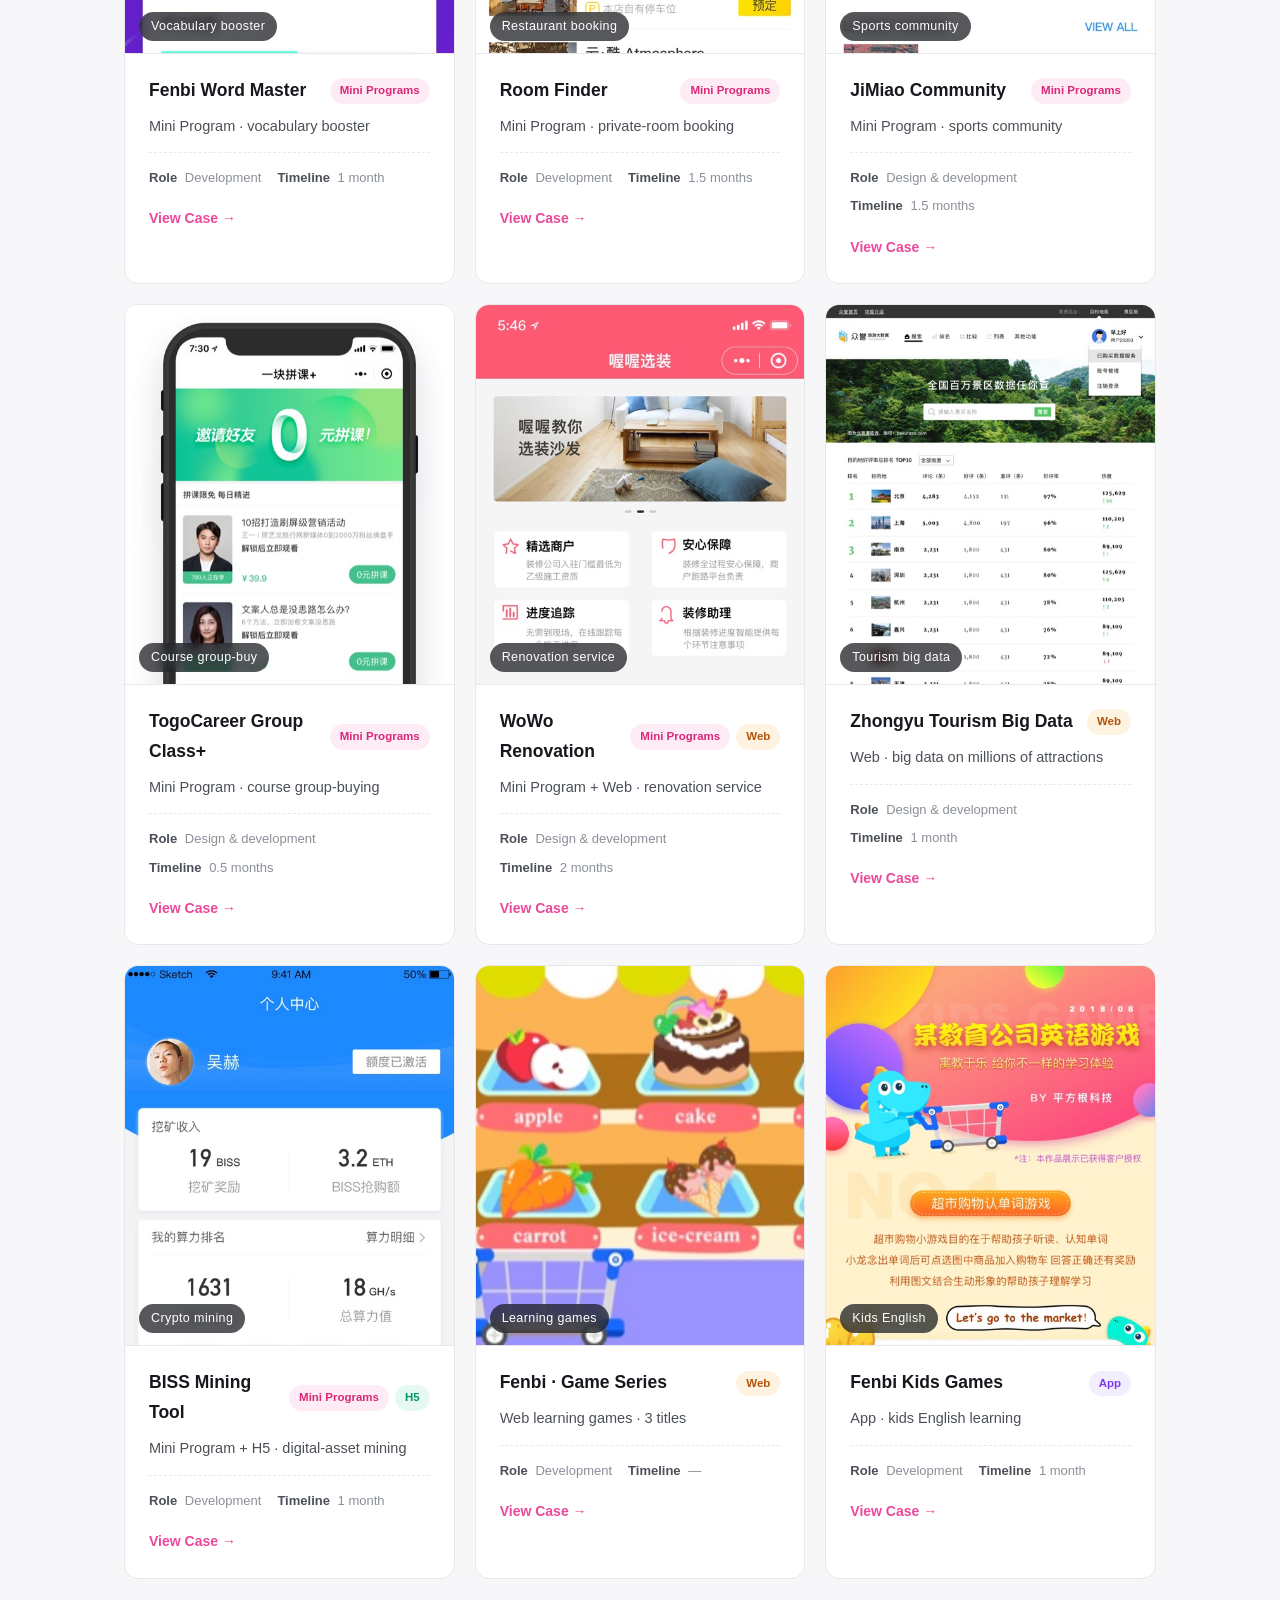
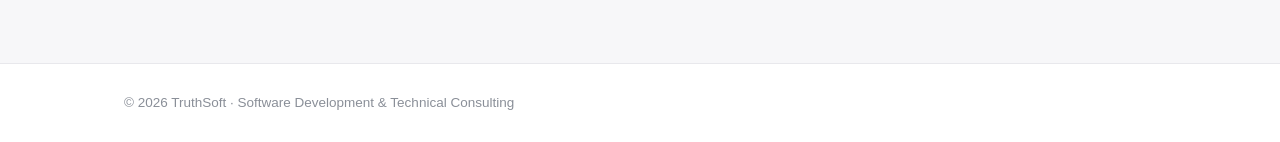
==== commit 3a440edd: "Brand: use TruthSoft as the brand name across site" ====
--- a/portfolio.html
+++ b/portfolio.html
@@ -3,7 +3,7 @@
 <head>
   <meta charset="UTF-8">
   <meta name="viewport" content="width=device-width, initial-scale=1.0">
-  <title>案例作品集 — 求真软件</title>
+  <title>案例作品集 — TruthSoft</title>
   <meta name="description" content="求真软件案例作品集：小程序、App、Web 与 H5 项目真实界面截图，含 HomeNet、律享、粉笔万词王、寻厢记、几秒社区、喔喔选装、众誉旅游大数据等交付案例。">
   <link rel="icon" href="data:image/svg+xml,%3Csvg xmlns='http://www.w3.org/2000/svg' viewBox='0 0 100 100'%3E%3Ctext y='.9em' font-size='90'%3E%F0%9F%9B%B0%3C/text%3E%3C/svg%3E">
   <script>
@@ -23,7 +23,7 @@
     <div class="container nav__inner">
       <a href="index.html" class="nav__brand">
         <span class="nav__logo" aria-hidden="true"></span>
-        求真软件
+        TruthSoft
       </a>
       <nav class="nav__links" aria-label="主导航">
         <a href="index.html">首页</a>
@@ -298,12 +298,12 @@
     });
   </script>
 
-  <span id="i18nTitleEn" hidden>Case Studies — Truth Software Portfolio</span>
-  <span id="i18nMetaEn" hidden>Truth Software portfolio: real screens from delivered mini-programs, apps, and web platforms — HomeNet, LawShare, Fenbi Word Master, Room Finder, JiMiao Community, WoWo Renovation, Tourism Big Data, and more.</span>
+  <span id="i18nTitleEn" hidden>Case Studies — TruthSoft Portfolio</span>
+  <span id="i18nMetaEn" hidden>TruthSoft portfolio: real screens from delivered mini-programs, apps, and web platforms — HomeNet, LawShare, Fenbi Word Master, Room Finder, JiMiao Community, WoWo Renovation, Tourism Big Data, and more.</span>
 
   <footer class="footer">
     <div class="container footer__inner">
-      <p>© <span id="year">2026</span> 求真软件 · 软件开发与技术咨询</p>
+      <p>© <span id="year">2026</span> TruthSoft · 软件开发与技术咨询</p>
     </div>
   </footer>
   <script>
--- a/style.css
+++ b/style.css
@@ -1,5 +1,5 @@
 /* ==========================================================================
-   求真软件（Truth Software）— portfolio site styles
+   求真软件（TruthSoft）— portfolio site styles
    Clean, dependency-free, mobile-first. Accent palette mirrors the colorful
    circle motif of the original case-book cover (orange / pink / purple).
    ========================================================================== */
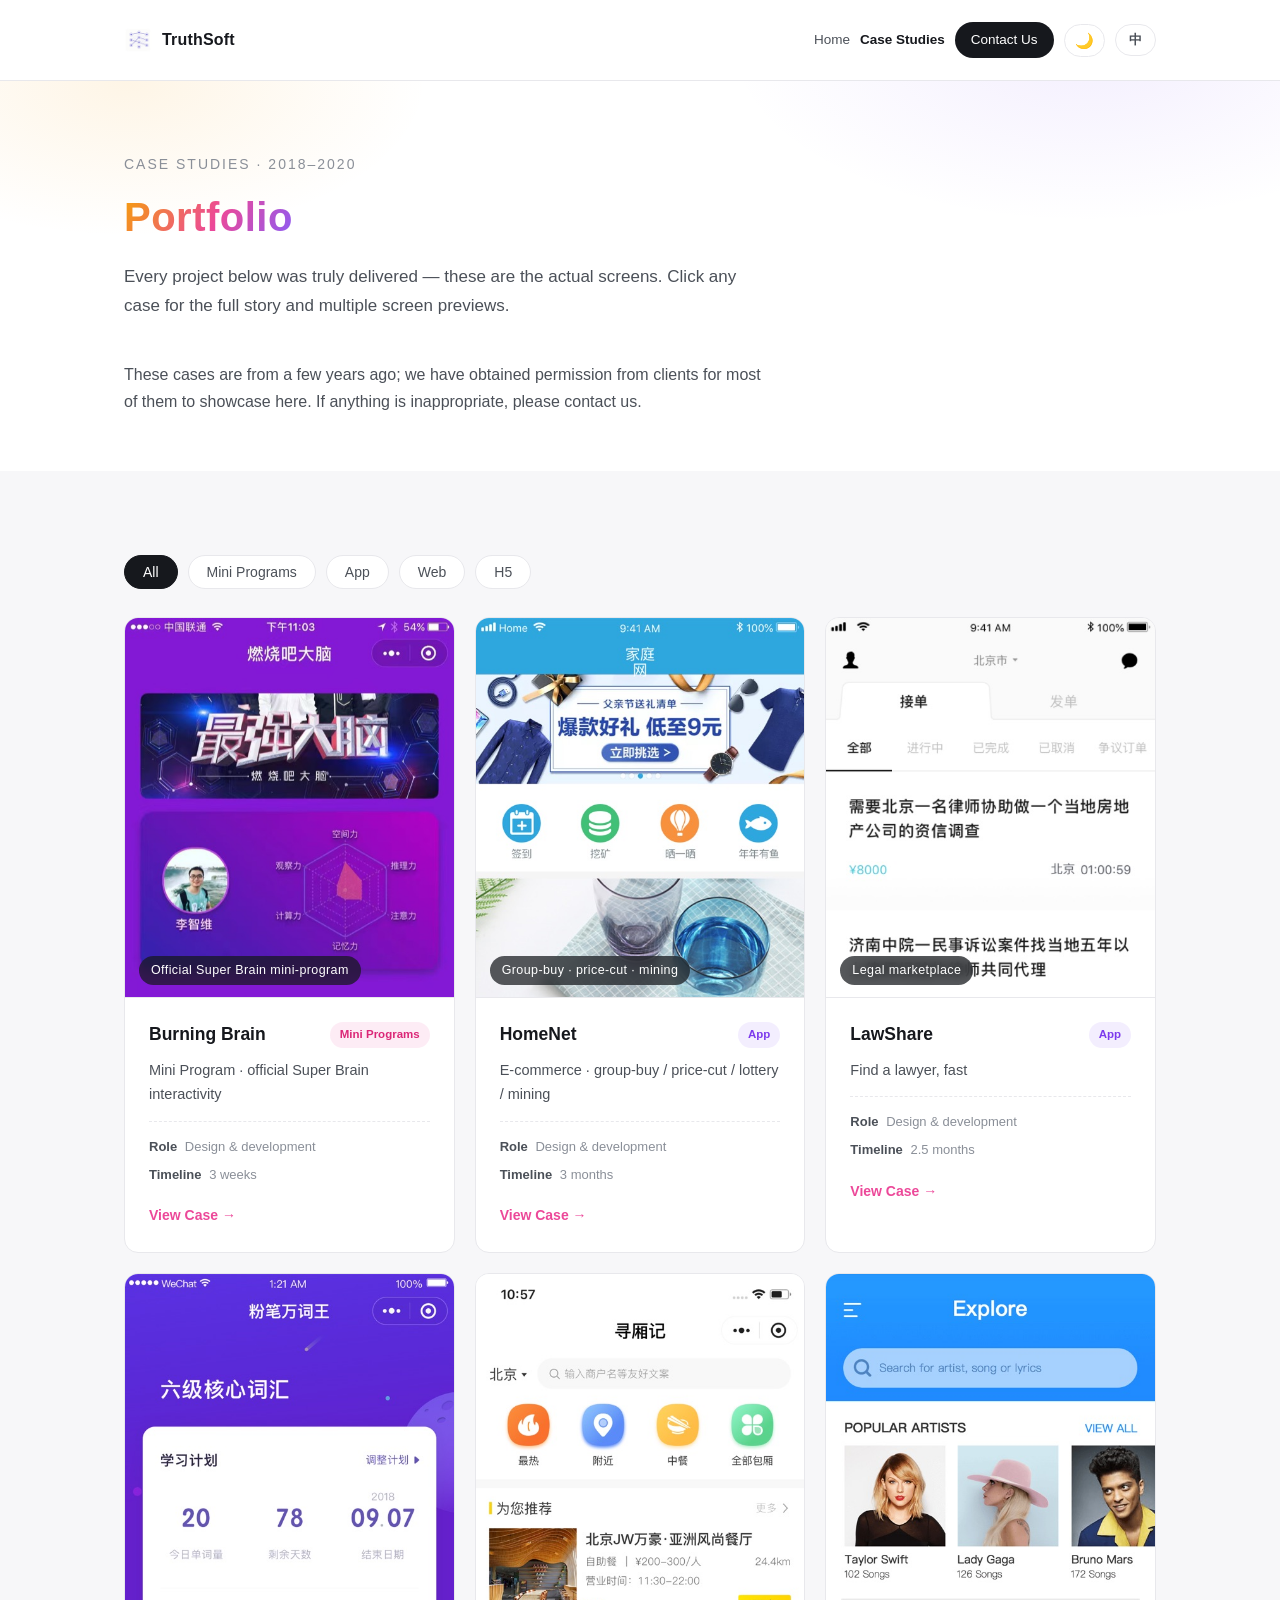
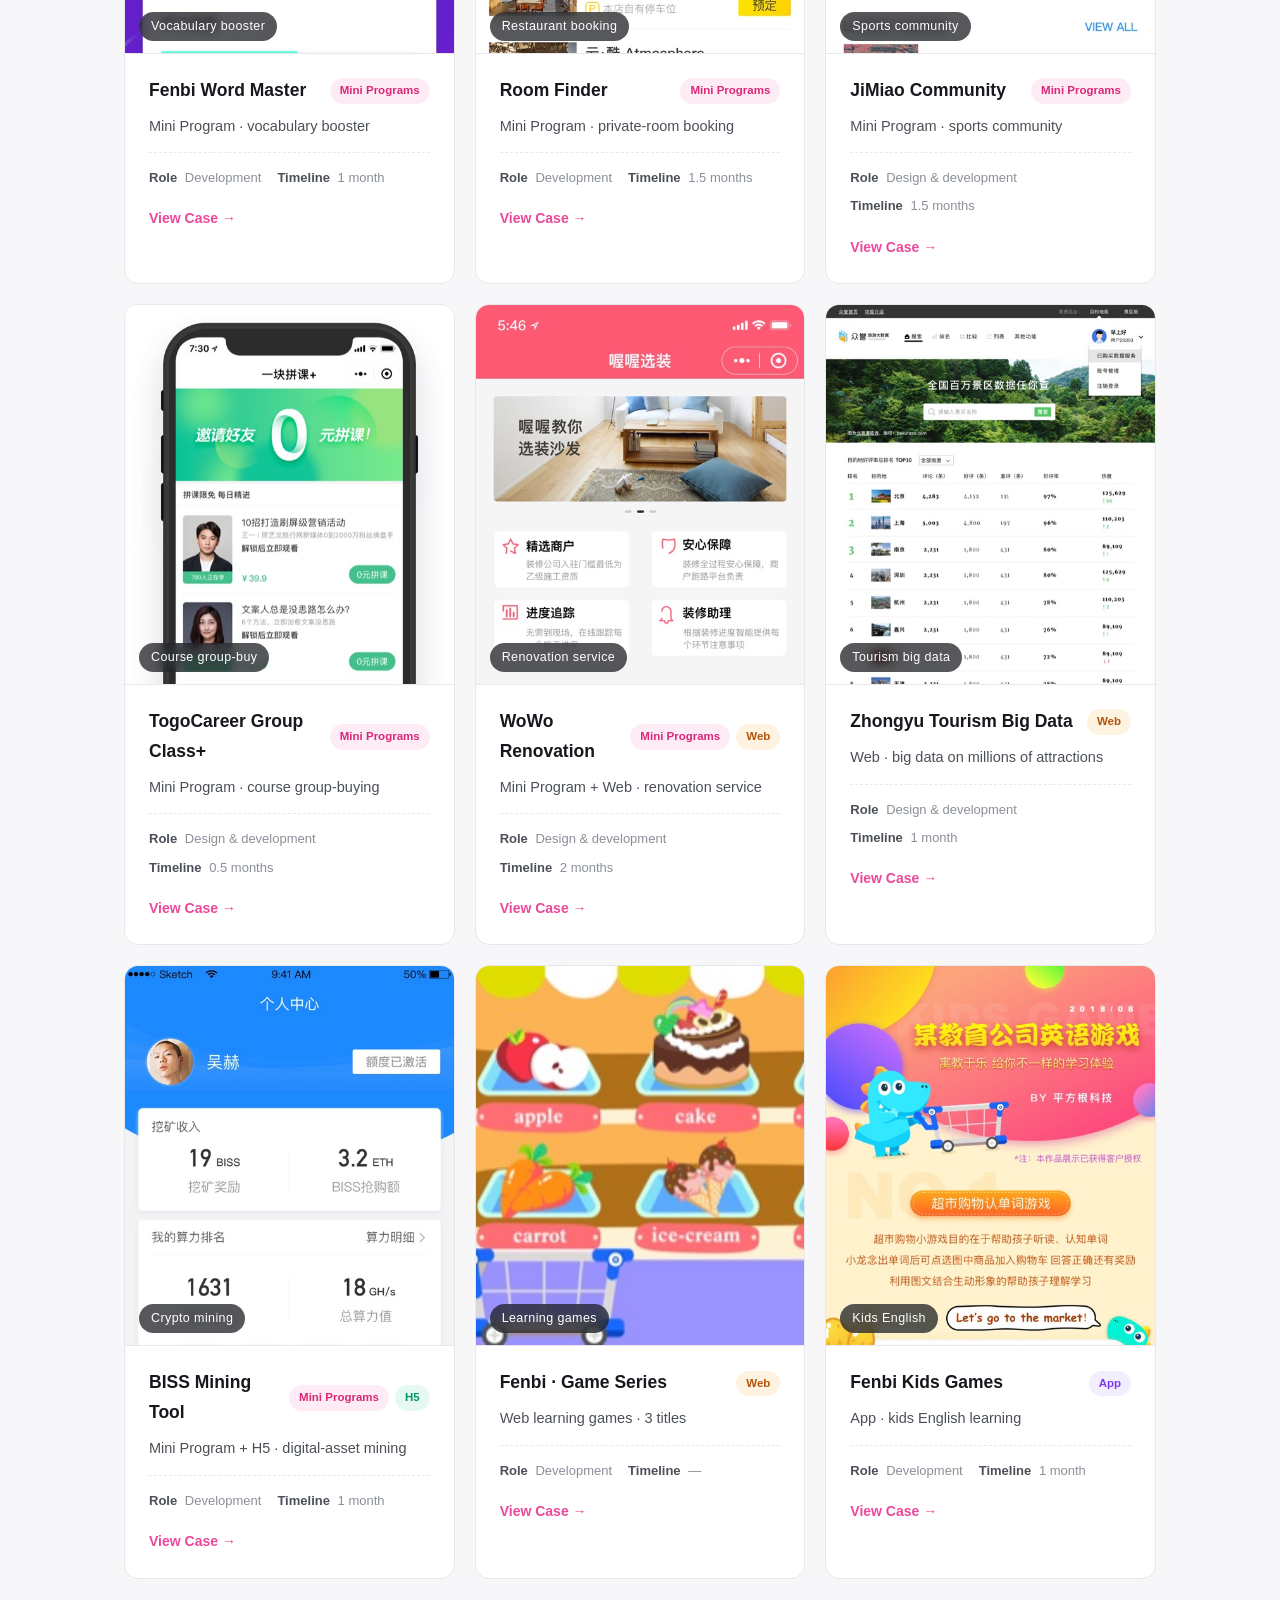
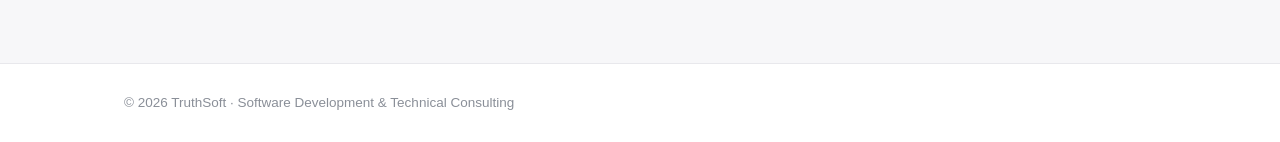
==== commit 8f69b666: "Add TruthSoft logo assets; restructure company philosophy into three cards" ====
--- a/portfolio.html
+++ b/portfolio.html
@@ -3,9 +3,11 @@
 <head>
   <meta charset="UTF-8">
   <meta name="viewport" content="width=device-width, initial-scale=1.0">
-  <title>案例作品集 — TruthSoft</title>
+  <title>案例作品集 — 求真软件</title>
   <meta name="description" content="求真软件案例作品集：小程序、App、Web 与 H5 项目真实界面截图，含 HomeNet、律享、粉笔万词王、寻厢记、几秒社区、喔喔选装、众誉旅游大数据等交付案例。">
-  <link rel="icon" href="data:image/svg+xml,%3Csvg xmlns='http://www.w3.org/2000/svg' viewBox='0 0 100 100'%3E%3Ctext y='.9em' font-size='90'%3E%F0%9F%9B%B0%3C/text%3E%3C/svg%3E">
+  <link rel="icon" href="logo/favicon.ico" sizes="any">
+  <link rel="icon" href="logo/deepcompute-icon.png" type="image/png">
+  <link rel="apple-touch-icon" href="logo/apple-touch-icon.png">
   <script>
     (function () {
       try {
@@ -23,7 +25,7 @@
     <div class="container nav__inner">
       <a href="index.html" class="nav__brand">
         <span class="nav__logo" aria-hidden="true"></span>
-        TruthSoft
+        求真软件
       </a>
       <nav class="nav__links" aria-label="主导航">
         <a href="index.html">首页</a>
@@ -303,7 +305,7 @@
 
   <footer class="footer">
     <div class="container footer__inner">
-      <p>© <span id="year">2026</span> TruthSoft · 软件开发与技术咨询</p>
+      <p>© <span id="year">2026</span> 求真软件 · 软件开发与技术咨询</p>
     </div>
   </footer>
   <script>
--- a/style.css
+++ b/style.css
@@ -79,10 +79,10 @@
 }
 
 .nav__logo {
-  width: 16px;
-  height: 16px;
-  border-radius: 50%;
-  background: var(--gradient);
+  width: 28px;
+  height: 28px;
+  border-radius: 6px;
+  background: url('logo/deepcompute-icon.png') no-repeat center / contain;
   display: inline-block;
 }
 
@@ -323,6 +323,50 @@
 
 .section--dark .section__note { color: rgba(255, 255, 255, 0.72); }
 
+/* ---------- Company philosophy band ---------- */
+
+.philosophy {
+  margin-top: 40px;
+  padding: 32px 36px;
+  text-align: center;
+  border-radius: var(--radius);
+  border: 1px solid transparent;
+  background:
+    linear-gradient(var(--bg-alt), var(--bg-alt)) padding-box,
+    var(--gradient) border-box;
+  box-shadow: var(--shadow);
+}
+
+.philosophy__tag {
+  display: inline-block;
+  margin-bottom: 12px;
+  font-size: 12px;
+  font-weight: 700;
+  letter-spacing: 1.5px;
+  text-transform: uppercase;
+  color: var(--ink-faint);
+}
+
+.philosophy__headline {
+  font-size: 26px;
+  font-weight: 800;
+  letter-spacing: 0.5px;
+  color: var(--ink);
+}
+
+.philosophy__desc {
+  margin: 14px auto 0;
+  max-width: 640px;
+  font-size: 15px;
+  line-height: 1.8;
+  color: var(--ink-soft);
+}
+
+.philosophy__cards {
+  margin-top: 26px;
+  text-align: left;
+}
+
 /* ---------- Grid & cards ---------- */
 
 .grid {
@@ -1182,6 +1226,8 @@
   .nav__links a:not(.nav__cta) { display: none; }
   .hero { padding-top: 64px; }
   .section { padding: 60px 0; }
+  .philosophy { padding: 24px 18px; }
+  .philosophy__headline { font-size: 22px; }
   .stack__row { grid-template-columns: 1fr; gap: 8px; }
   .footer__inner { flex-direction: column; text-align: center; }
 }
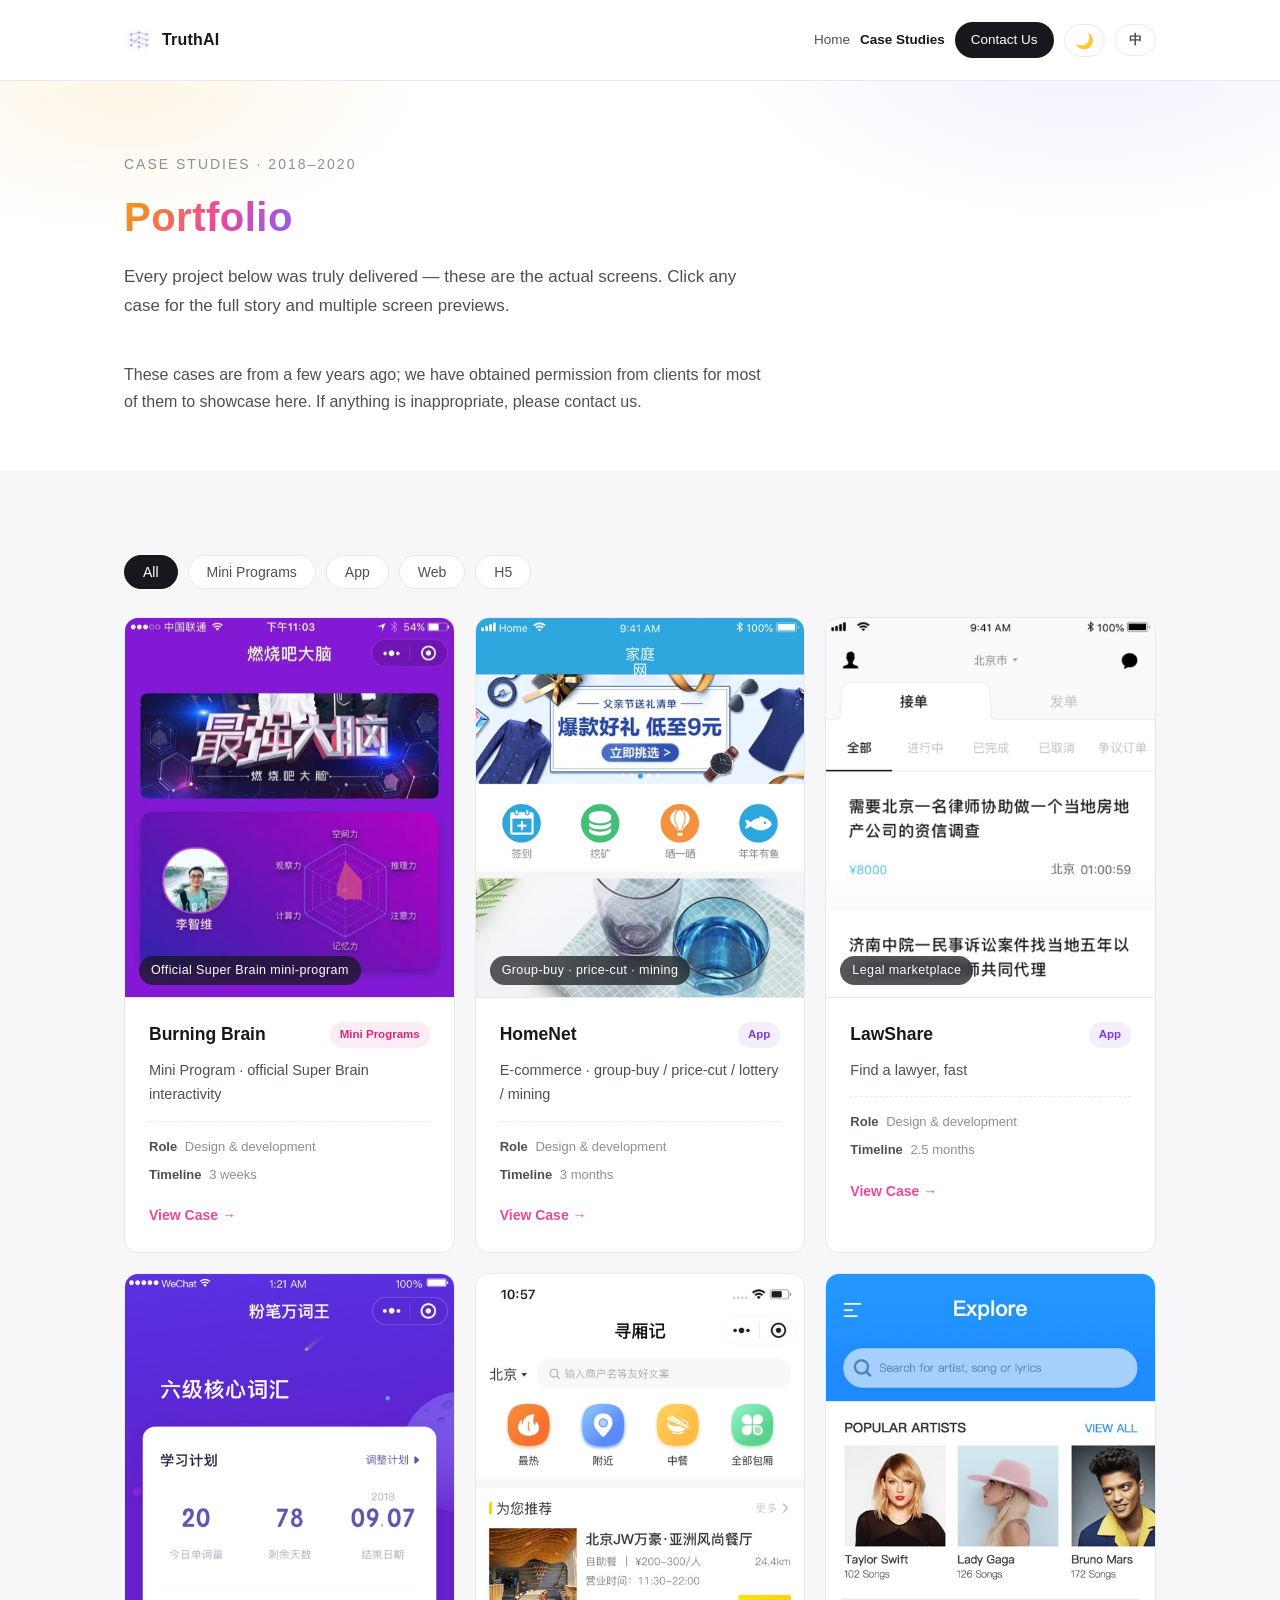
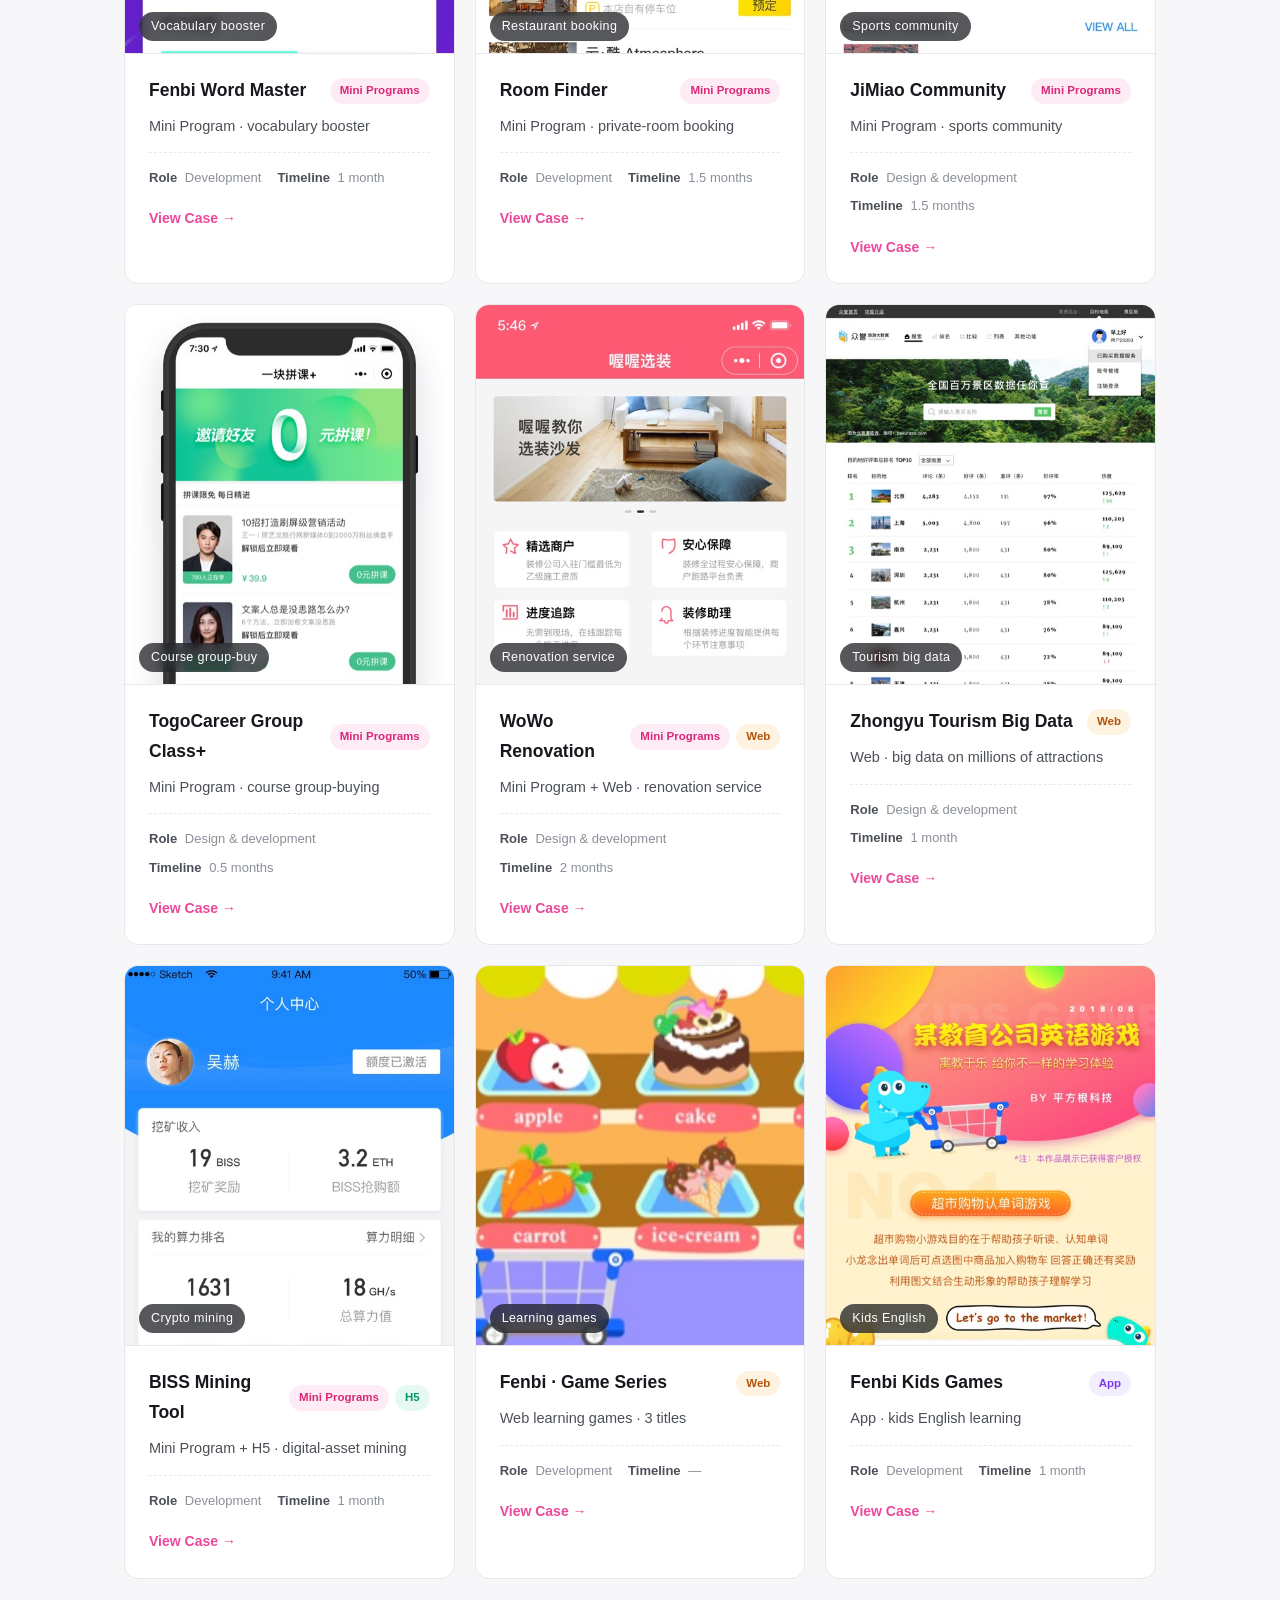
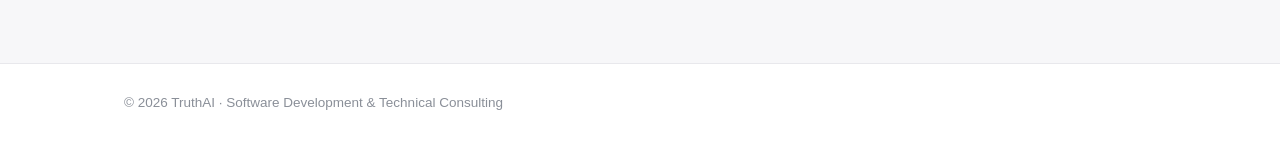
==== commit bfe4d44b: "Rebrand TruthSoft to TruthAI (求真AI)" ====
--- a/portfolio.html
+++ b/portfolio.html
@@ -3,8 +3,8 @@
 <head>
   <meta charset="UTF-8">
   <meta name="viewport" content="width=device-width, initial-scale=1.0">
-  <title>案例作品集 — 求真软件</title>
-  <meta name="description" content="求真软件案例作品集：小程序、App、Web 与 H5 项目真实界面截图，含 HomeNet、律享、粉笔万词王、寻厢记、几秒社区、喔喔选装、众誉旅游大数据等交付案例。">
+  <title>案例作品集 — 求真AI</title>
+  <meta name="description" content="求真AI案例作品集：小程序、App、Web 与 H5 项目真实界面截图，含 HomeNet、律享、粉笔万词王、寻厢记、几秒社区、喔喔选装、众誉旅游大数据等交付案例。">
   <link rel="icon" href="logo/favicon.ico" sizes="any">
   <link rel="icon" href="logo/deepcompute-icon.png" type="image/png">
   <link rel="apple-touch-icon" href="logo/apple-touch-icon.png">
@@ -25,7 +25,7 @@
     <div class="container nav__inner">
       <a href="index.html" class="nav__brand">
         <span class="nav__logo" aria-hidden="true"></span>
-        求真软件
+        求真AI
       </a>
       <nav class="nav__links" aria-label="主导航">
         <a href="index.html">首页</a>
@@ -300,12 +300,12 @@
     });
   </script>
 
-  <span id="i18nTitleEn" hidden>Case Studies — TruthSoft Portfolio</span>
-  <span id="i18nMetaEn" hidden>TruthSoft portfolio: real screens from delivered mini-programs, apps, and web platforms — HomeNet, LawShare, Fenbi Word Master, Room Finder, JiMiao Community, WoWo Renovation, Tourism Big Data, and more.</span>
+  <span id="i18nTitleEn" hidden>Case Studies — TruthAI Portfolio</span>
+  <span id="i18nMetaEn" hidden>TruthAI portfolio: real screens from delivered mini-programs, apps, and web platforms — HomeNet, LawShare, Fenbi Word Master, Room Finder, JiMiao Community, WoWo Renovation, Tourism Big Data, and more.</span>
 
   <footer class="footer">
     <div class="container footer__inner">
-      <p>© <span id="year">2026</span> 求真软件 · 软件开发与技术咨询</p>
+      <p>© <span id="year">2026</span> 求真AI · 软件开发与技术咨询</p>
     </div>
   </footer>
   <script>
--- a/style.css
+++ b/style.css
@@ -1,5 +1,5 @@
 /* ==========================================================================
-   求真软件（TruthSoft）— portfolio site styles
+   求真AI（TruthAI）— portfolio site styles
    Clean, dependency-free, mobile-first. Accent palette mirrors the colorful
    circle motif of the original case-book cover (orange / pink / purple).
    ========================================================================== */
@@ -594,6 +594,16 @@
 
 /* ---------- Team ---------- */
 
+.person__avatar {
+  width: 96px;
+  height: 96px;
+  border-radius: 50%;
+  object-fit: cover;
+  margin-bottom: 14px;
+  border: 3px solid var(--border);
+  box-shadow: 0 6px 20px rgba(0, 0, 0, 0.10);
+}
+
 .person__role {
   color: var(--accent-2) !important;
   font-weight: 600;
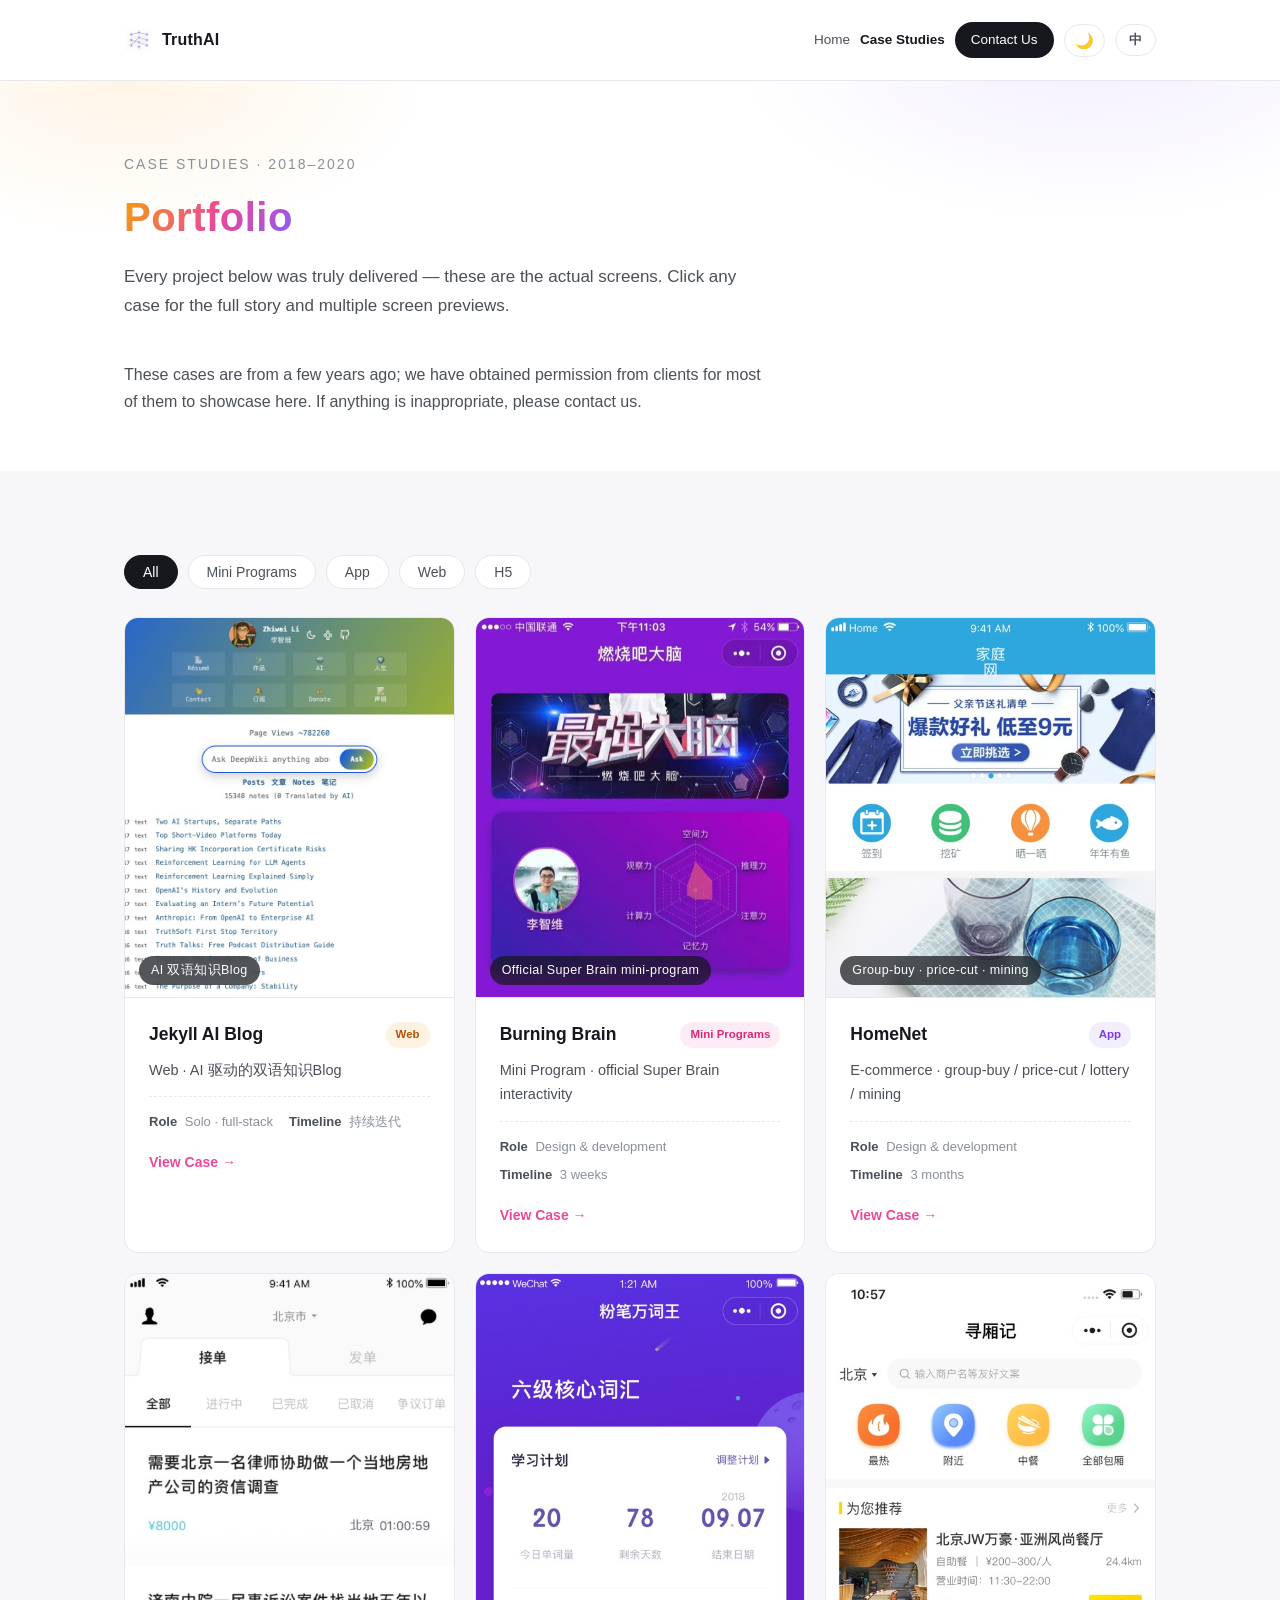
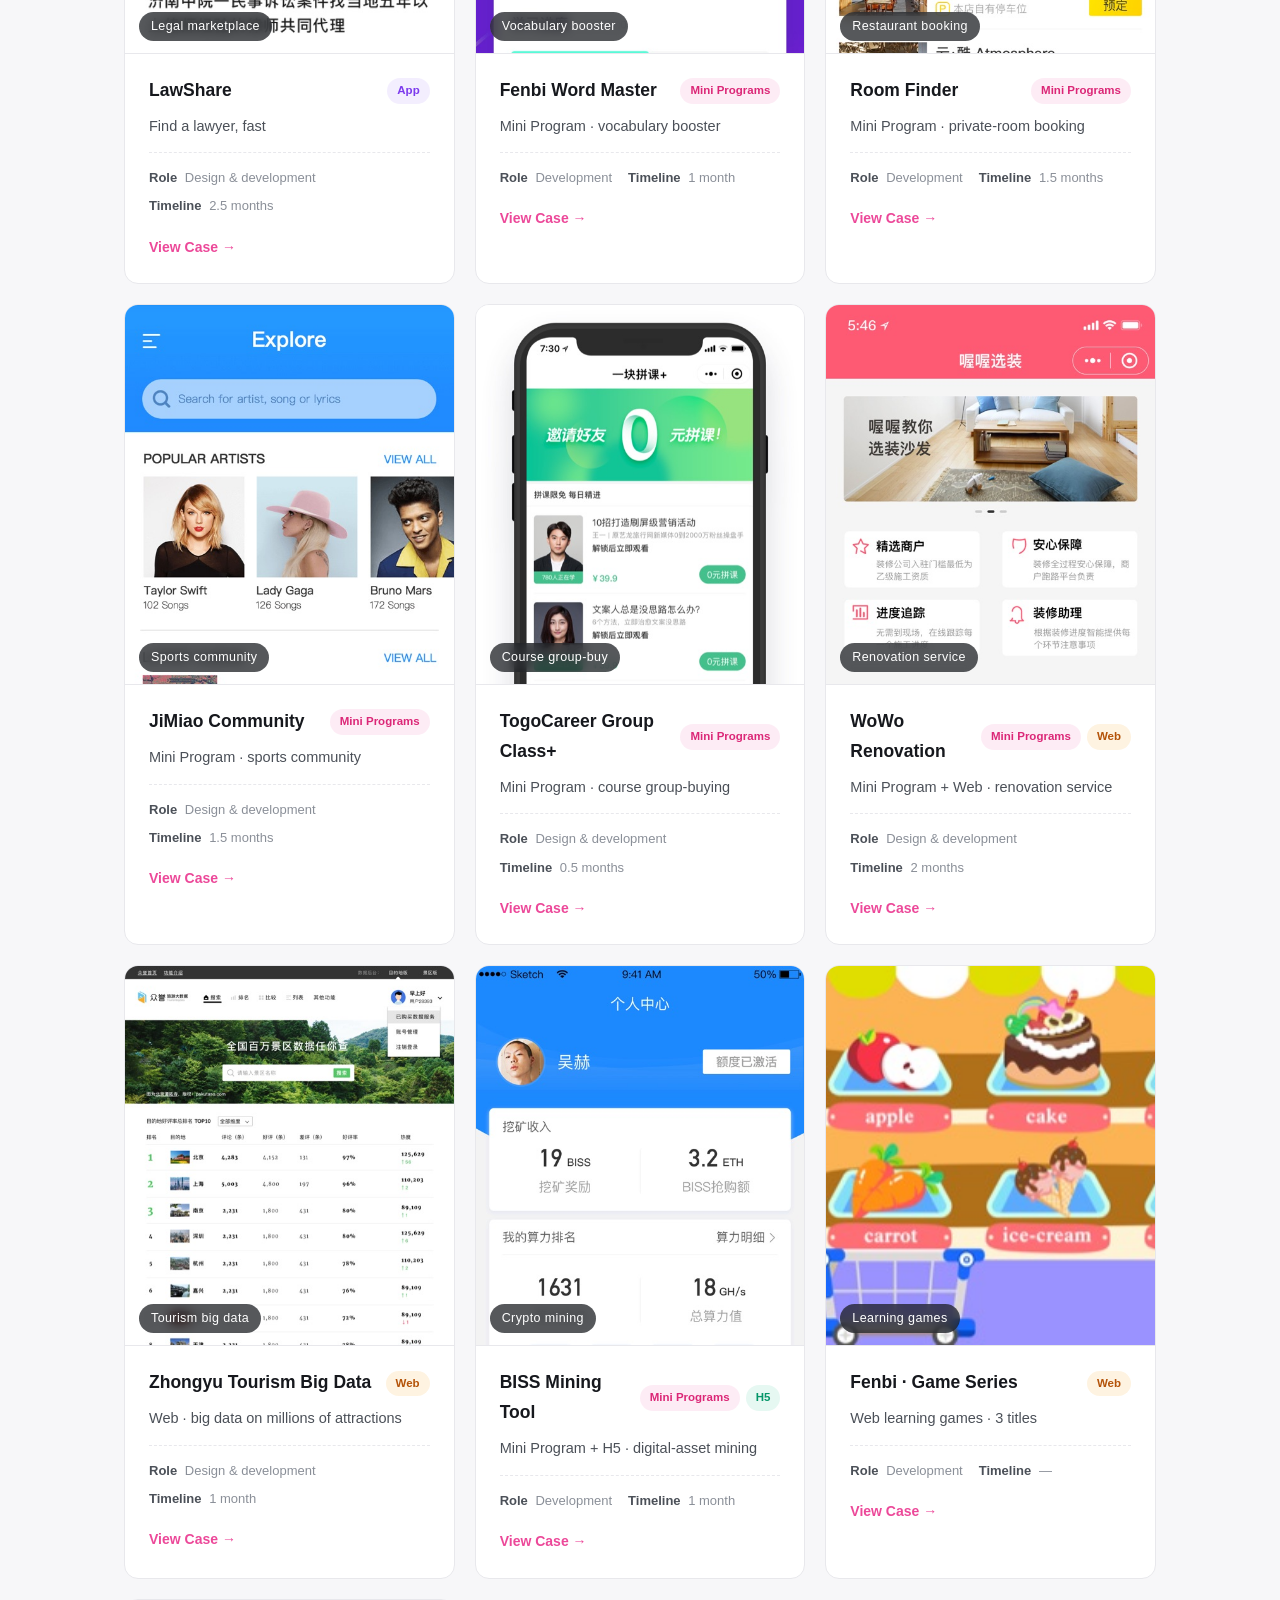
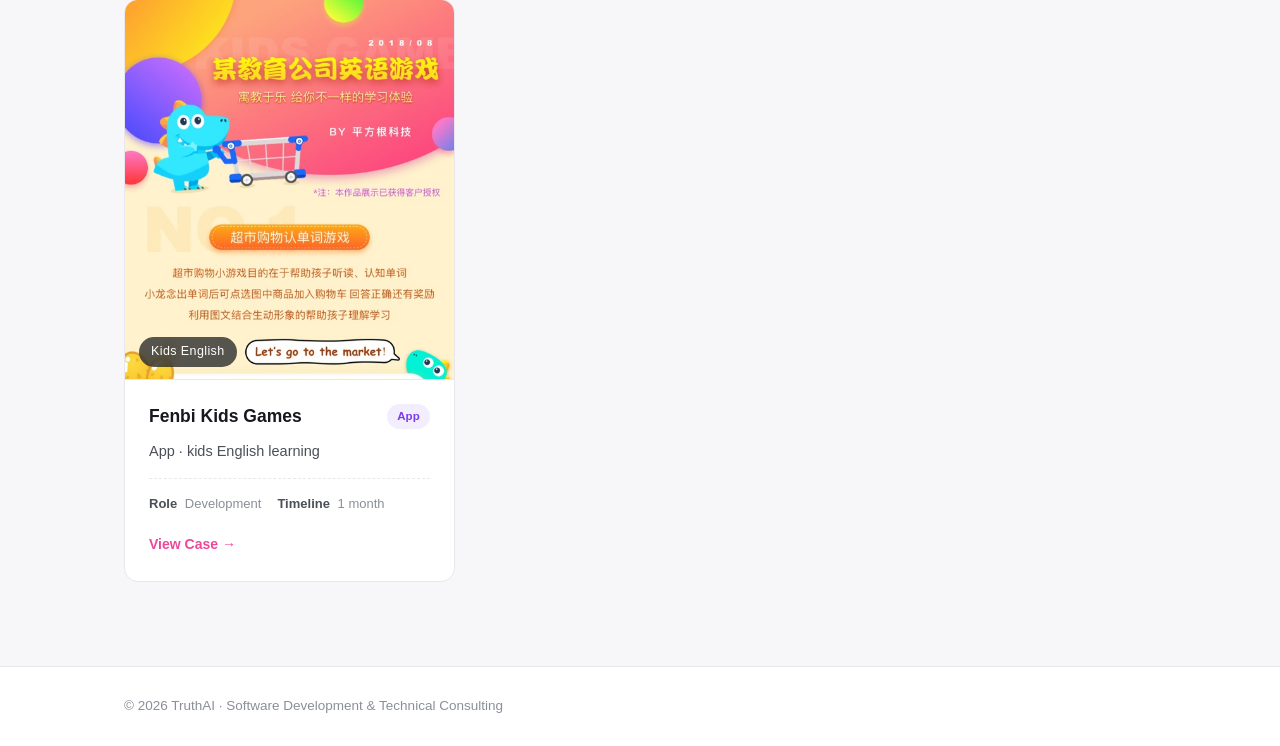
==== commit 0b9f386a: "Add Jekyll AI Blog case to portfolio New self-built case: an AI-supercharged Jekyll bilingual knowle" ====
--- a/portfolio.html
+++ b/portfolio.html
@@ -1,5 +1,5 @@
 <!DOCTYPE html>
-<html lang="zh-CN">
+<html lang="en">
 <head>
   <meta charset="UTF-8">
   <meta name="viewport" content="width=device-width, initial-scale=1.0">
@@ -60,6 +60,24 @@
         </div>
 
         <div class="grid grid--3 pgrid">
+          <article class="card pcase" data-platform="web">
+            <a class="pcase__thumb" href="cases/jekyll-ai-blog.html">
+              <img src="images/jekyll-ai-blog/cover.jpg" alt="Jekyll AI 博客 封面" loading="lazy">
+              <span class="pcase__cover-label">AI 双语知识博客</span>
+            </a>
+            <div class="pcase__body">
+              <div class="pcase__head">
+                <h3><a href="cases/jekyll-ai-blog.html">Jekyll AI 博客</a></h3>
+                <div class="pcase__tags"><span class="tag tag--web">Web</span></div>
+              </div>
+              <p class="pcase__sub">Web · AI 驱动的双语知识博客</p>
+              <ul class="work__meta pcase__meta">
+                <li><b>负责</b>自研 · 全栈</li>
+                <li><b>历时</b>持续迭代</li>
+              </ul>
+              <a class="pcase__link" href="cases/jekyll-ai-blog.html">查看案例 →</a>
+            </div>
+          </article>
           <article class="card pcase" data-platform="miniapp">
             <a class="pcase__thumb" href="cases/burning-brain.html">
               <img src="images/burning-brain/cover.jpg" alt="燃烧吧大脑 封面" loading="lazy">
--- a/style.css
+++ b/style.css
@@ -558,7 +558,11 @@
   border-radius: var(--radius);
   box-shadow: var(--shadow);
   overflow: hidden;
-}
+  text-decoration: none;
+  transition: transform 0.2s ease, border-color 0.2s ease, box-shadow 0.2s ease;
+}
+
+a.partner__logo:hover { transform: scale(1.04); border-color: var(--accent); box-shadow: 0 10px 24px rgba(0,0,0,0.14); }
 
 .partner__logo img {
   max-width: 84%;
@@ -574,6 +578,12 @@
   text-align: center;
 }
 
+.partner figcaption a {
+  color: var(--accent);
+  text-decoration: none;
+}
+.partner figcaption a:hover { text-decoration: underline; text-underline-offset: 3px; }
+
 .clients {
   list-style: none;
   margin: 0;
@@ -590,6 +600,131 @@
   font-size: 14.5px;
   color: var(--ink-soft);
   background: #fff;
+}
+
+/* Founder support section — larger tiles so the images are clearly visible */
+.supports {
+  display: flex;
+  flex-wrap: wrap;
+  gap: 20px;
+  justify-content: center;
+  margin-bottom: 30px;
+}
+
+.support {
+  margin: 0;
+  display: flex;
+  flex-direction: column;
+  align-items: center;
+  gap: 10px;
+  width: 280px;
+}
+
+.support__logo {
+  width: 280px;
+  height: 200px;
+  display: flex;
+  align-items: center;
+  justify-content: center;
+  background: #fff;
+  border: 1px solid var(--border);
+  border-radius: var(--radius);
+  box-shadow: var(--shadow);
+  overflow: hidden;
+}
+
+.support__logo img {
+  max-width: 100%;
+  max-height: 100%;
+  width: auto;
+  height: auto;
+  object-fit: contain;
+}
+
+.support__logo { display: flex; align-items: center; justify-content: center; text-decoration: none; }
+.support__logo:hover { border-color: var(--accent); }
+
+.support__logo--zoom { cursor: zoom-in; transition: transform 0.25s ease, box-shadow 0.25s ease; }
+.support__logo--zoom:hover { transform: scale(1.04); box-shadow: 0 12px 28px rgba(0,0,0,0.16); }
+.support__logo--zoom img { transition: transform 0.25s ease; }
+.support__logo--zoom:hover img { transform: scale(1.02); }
+
+/* ---------- Lightbox ---------- */
+.lightbox {
+  position: fixed;
+  inset: 0;
+  z-index: 1000;
+  display: flex;
+  align-items: center;
+  justify-content: center;
+  background: rgba(0, 0, 0, 0.86);
+  padding: 32px;
+  cursor: zoom-out;
+}
+
+.lightbox[hidden] { display: none; }
+
+.lightbox__img {
+  max-width: min(92vw, 1200px);
+  max-height: 90vh;
+  width: auto;
+  height: auto;
+  border-radius: 8px;
+  box-shadow: 0 20px 60px rgba(0,0,0,0.5);
+  cursor: default;
+}
+
+.lightbox__close {
+  position: absolute;
+  top: 18px;
+  right: 22px;
+  background: rgba(255,255,255,0.12);
+  border: 1px solid rgba(255,255,255,0.35);
+  color: #fff;
+  font-size: 20px;
+  line-height: 1;
+  width: 42px;
+  height: 42px;
+  border-radius: 50%;
+  cursor: pointer;
+}
+
+.lightbox__close:hover { background: rgba(255,255,255,0.24); }
+
+html.lightbox-open, html.lightbox-open body { overflow: hidden; }
+
+.support figcaption {
+  font-size: 14px;
+  color: var(--ink-soft);
+  text-align: center;
+}
+
+.support figcaption a {
+  color: var(--accent);
+  text-decoration: none;
+}
+.support figcaption a:hover { text-decoration: underline; text-underline-offset: 3px; }
+
+/* Founder story figure */
+.story-figure {
+  margin: 24px auto 0;
+  max-width: 240px;
+  text-align: center;
+}
+
+.story-figure img {
+  width: 100%;
+  height: auto;
+  border-radius: var(--radius);
+  border: 1px solid var(--border);
+  box-shadow: var(--shadow);
+  background: #fff;
+}
+
+.story-figure figcaption {
+  margin-top: 12px;
+  font-size: 13px;
+  color: var(--ink-faint);
 }
 
 /* ---------- Team ---------- */
@@ -712,6 +847,9 @@
 }
 
 .chip {
+  display: inline-flex;
+  align-items: center;
+  gap: 6px;
   font-size: 13px;
   line-height: 1.5;
   padding: 5px 12px;
@@ -727,6 +865,27 @@
   border-color: rgba(255, 255, 255, 0.14);
   color: rgba(255, 255, 255, 0.86);
 }
+
+.chip__logo {
+  width: 15px;
+  height: 15px;
+  flex: none;
+  border-radius: 3px;
+  object-fit: contain;
+}
+
+.chip--link {
+  text-decoration: none;
+  transition: border-color 0.15s ease, box-shadow 0.15s ease, transform 0.15s ease;
+}
+
+.chip--link:hover {
+  border-color: var(--accent);
+  box-shadow: 0 4px 12px rgba(0, 0, 0, 0.08);
+  transform: translateY(-1px);
+}
+
+.section--dark .chip--link:hover { box-shadow: 0 4px 12px rgba(0, 0, 0, 0.35); }
 
 /* ---------- Tech stack ---------- */
 
@@ -998,6 +1157,11 @@
   .pcase__thumb { height: 340px; }
 }
 
+@media (max-width: 640px) {
+  .support { width: 100%; }
+  .support__logo { width: 100%; height: 220px; }
+}
+
 @media (max-width: 900px) {
   .grid--3 { grid-template-columns: repeat(2, 1fr); }
   .stats { grid-template-columns: repeat(2, 1fr); }
